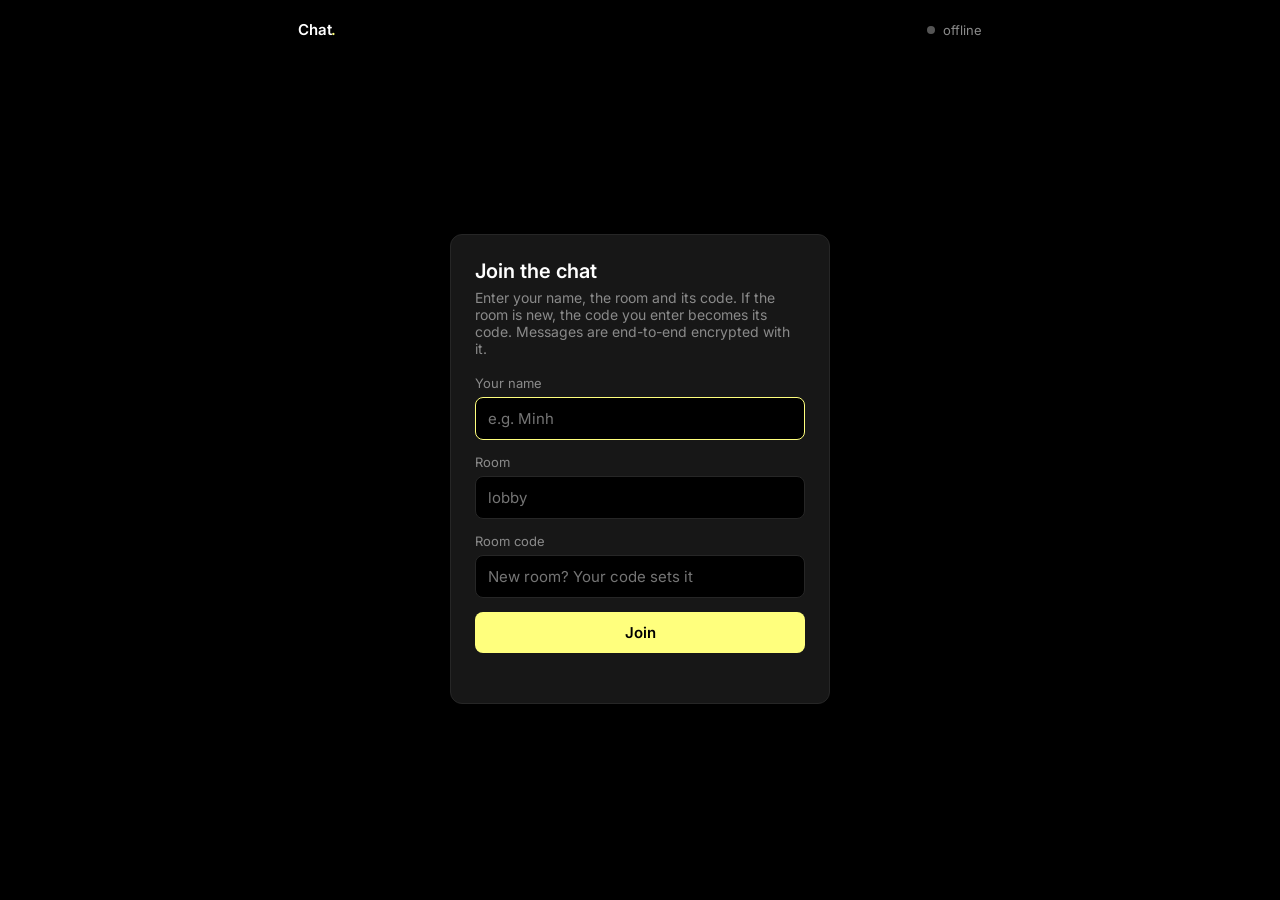
==== index.html @ 4e377886 "Stable per-browser identity; own messages stay right-aligned after rejoin/reload" ====
<!doctype html>
<html lang="en">
<head>
<meta charset="utf-8">
<meta name="viewport" content="width=device-width, initial-scale=1, viewport-fit=cover">
<title>Chat</title>
<link rel="preconnect" href="https://fonts.googleapis.com">
<link rel="preconnect" href="https://fonts.gstatic.com" crossorigin>
<link href="https://fonts.googleapis.com/css2?family=Inter:wght@400;500;600&display=swap" rel="stylesheet">
<style>
  :root{--bg:#000;--panel:#171717;--border:#262626;--text:#fff;--muted:#8A8A8A;--accent:#FFFF7D}
  *{box-sizing:border-box}
  html,body{height:100%;margin:0}
  body{background:var(--bg);color:var(--text);font-family:Inter,system-ui,-apple-system,"Segoe UI",Roboto,sans-serif;font-size:15px;-webkit-font-smoothing:antialiased}
  .wrap{max-width:720px;margin:0 auto;height:100%;display:flex;flex-direction:column;padding:16px}
  header{display:flex;align-items:center;justify-content:space-between;gap:12px;padding:4px 2px 14px}
  .brand{font-weight:600;letter-spacing:-.01em}
  .brand span{color:var(--accent)}
  .status{color:var(--muted);font-size:13px;display:flex;align-items:center;gap:8px}
  .dot{width:8px;height:8px;border-radius:50%;background:#555}
  .dot.on{background:var(--accent)}
  .panel{background:var(--panel);border:1px solid var(--border);border-radius:12px}
  #join{margin:auto;width:100%;max-width:380px;padding:24px}
  #join h1{font-size:20px;margin:0 0 6px;font-weight:600}
  #join p{color:var(--muted);margin:0 0 18px;font-size:14px}
  label{display:block;font-size:13px;color:var(--muted);margin:0 0 6px}
  input{width:100%;background:#000;color:var(--text);border:1px solid var(--border);border-radius:8px;padding:11px 12px;font:inherit;outline:none}
  input:focus{border-color:var(--accent)}
  button{background:var(--accent);color:#000;border:0;border-radius:8px;padding:11px 16px;font:inherit;font-weight:600;cursor:pointer}
  button:disabled{opacity:.5;cursor:default}
  .field{margin-bottom:14px}
  #join button{width:100%}
  .err{color:#ff8a8a;font-size:13px;min-height:18px;margin-top:8px}
  #chat{display:none;flex:1;min-height:0;flex-direction:column}
  #messages{flex:1;overflow-y:auto;padding:16px;display:flex;flex-direction:column;gap:10px}
  .msg{max-width:80%;align-self:flex-start}
  .msg.me{align-self:flex-end;text-align:right}
  .meta{font-size:12px;color:var(--muted);margin-bottom:4px}
  .meta b{color:var(--text);font-weight:500}
  .msg.me .meta b{color:var(--accent)}
  .bubble{display:inline-block;text-align:left;background:#000;border:1px solid var(--border);border-radius:10px;padding:8px 12px;white-space:pre-wrap;word-wrap:break-word;overflow-wrap:anywhere}
  .sys{align-self:center;color:var(--muted);font-size:12px}
  form#send{display:flex;gap:8px;padding:12px;border-top:1px solid var(--border)}
  .room{color:var(--muted);font-size:12px;padding:10px 16px;border-bottom:1px solid var(--border);display:flex;justify-content:space-between;gap:8px;flex-wrap:wrap}
  .room code{color:var(--text)}
  .link{background:none;border:1px solid var(--border);color:var(--muted);padding:4px 10px;font-weight:500;font-size:12px}
  .link:hover{color:var(--text)}
  .hint{color:var(--muted);font-size:12px;padding:0 16px 10px;border-bottom:1px solid var(--border)}
  .room{border-bottom:0}
</style>
</head>
<body>
<div class="wrap">
  <header>
    <div class="brand">Chat<span>.</span></div>
    <div class="status"><span class="dot" id="dot"></span><span id="statusText">offline</span></div>
  </header>

  <div id="join" class="panel">
    <h1>Join the chat</h1>
    <p>Enter your name, the room and its code. If the room is new, the code you enter becomes its code. Messages are end-to-end encrypted with it.</p>
    <form id="joinForm">
      <div class="field"><label for="name">Your name</label><input id="name" maxlength="32" autocomplete="nickname" placeholder="e.g. Minh" required></div>
      <div class="field"><label for="roomIn">Room</label><input id="roomIn" maxlength="40" placeholder="lobby" required></div>
      <div class="field"><label for="code">Room code</label><input id="code" type="password" maxlength="64" autocomplete="off" placeholder="New room? Your code sets it" required></div>
      <button id="joinBtn" type="submit">Join</button>
      <div class="err" id="err"></div>
    </form>
  </div>

  <div id="chat" class="panel">
    <div class="room"><span>Room <code id="roomName"></code> · you are <code id="meName"></code></span><span><button class="link" id="copy" type="button" title="The link includes the room only — share the code separately">Copy invite link (no code)</button> <button class="link" id="bell" type="button" title="Notifications on/off">🔔 On</button> <button class="link" id="leave" type="button">Leave</button></span></div>
    <div class="hint">🔒 Encrypted with the room code. The invite link includes only the room — share the code separately.</div>
    <div id="messages" aria-live="polite"></div>
    <form id="send"><input id="text" maxlength="1000" autocomplete="off" placeholder="Type a message…"><button type="submit">Send</button></form>
  </div>
</div>

<script>
(() => {
  // Realtime relay: ntfy.sh public pub/sub (free, no account, HTTPS). The relay only ever sees
  // a hashed topic and AES-GCM ciphertext; the key is derived in the browser from room + room code.
  const RELAY = 'https://ntfy.sh';
  const APP = 'offsuit-rtchat-7f3k9q';
  const $ = id => document.getElementById(id);
  const clean = s => (s || '').trim().replace(/\s+/g, ' ');
  const slug = s => clean(s).toLowerCase().replace(/[^a-z0-9_-]+/g, '-').replace(/^-+|-+$/g, '').slice(0, 40) || 'lobby';
  // Stable per-browser identity, shared by all tabs and kept across reloads/rejoins.
  const myId = (() => {
    let id = null; try { id = localStorage.getItem('chat-client-id'); } catch {}
    if (!id || !/^[a-z0-9]{8,32}$/.test(id)) {
      id = [...crypto.getRandomValues(new Uint8Array(12))].map(b => (b % 36).toString(36)).join('');
      try { localStorage.setItem('chat-client-id', id); } catch {}
    }
    return id;
  })();
  const sameName = (a, b) => clean(a).toLowerCase() === clean(b).toLowerCase();
  // Mine = sent from this browser, or (fallback) sent under the name I joined with in this room.
  const isMine = p => p.id === myId || (!!name && sameName(p.name, name));
  const seen = new Set();
  const enc = new TextEncoder(), dec = new TextDecoder();
  const historyIds = new Set();
  let es, name, room, topic, key, joinedAt = 0, unread = 0, audioCtx;
  const BASE_TITLE = document.title;
  let notifyOn = localStorage.getItem('chat-notify') !== 'off';
  const canNotify = 'Notification' in window;

  const hashRoom = new URLSearchParams(location.hash.slice(1)).get('room');
  $('roomIn').value = hashRoom || '';
  $('name').value = localStorage.getItem('chat-name') || '';
  ($('name').value ? ($('roomIn').value ? $('code') : $('roomIn')) : $('name')).focus();

  const b64 = buf => btoa(String.fromCharCode(...new Uint8Array(buf)));
  const unb64 = s => Uint8Array.from(atob(s), c => c.charCodeAt(0));
  const hex = buf => [...new Uint8Array(buf)].map(b => b.toString(16).padStart(2, '0')).join('');

  async function deriveKey(room, code) {
    const base = await crypto.subtle.importKey('raw', enc.encode(code), 'PBKDF2', false, ['deriveKey']);
    return crypto.subtle.deriveKey({ name: 'PBKDF2', salt: enc.encode('offsuit-rtchat/v1/' + room), iterations: 200000, hash: 'SHA-256' },
      base, { name: 'AES-GCM', length: 256 }, false, ['encrypt', 'decrypt']);
  }
  async function seal(obj) {
    const iv = crypto.getRandomValues(new Uint8Array(12));
    const ct = await crypto.subtle.encrypt({ name: 'AES-GCM', iv }, key, enc.encode(JSON.stringify(obj)));
    return JSON.stringify({ v: 1, iv: b64(iv), ct: b64(ct) });
  }
  // returns object, or null if not our format, or false if it is our format but the key is wrong
  async function open(str, k = key) {
    let e; try { e = JSON.parse(str); } catch { return null; }
    if (!e || e.v !== 1 || typeof e.iv !== 'string' || typeof e.ct !== 'string') return null;
    try { return JSON.parse(dec.decode(await crypto.subtle.decrypt({ name: 'AES-GCM', iv: unb64(e.iv) }, k, unb64(e.ct)))); }
    catch { return false; }
  }

  function setStatus(on, text) { $('dot').classList.toggle('on', on); $('statusText').textContent = text; }
  function fmt(ts) {
    const d = new Date(ts), now = new Date();
    const t = d.toLocaleTimeString([], { hour: 'numeric', minute: '2-digit' });
    return d.toDateString() === now.toDateString() ? t : d.toLocaleDateString([], { day: 'numeric', month: 'short' }) + ' ' + t;
  }
  function addSys(t) { const d = document.createElement('div'); d.className = 'sys'; d.textContent = t; push(d); }
  function push(el) { const m = $('messages'); const atBottom = m.scrollHeight - m.scrollTop - m.clientHeight < 80; m.appendChild(el); if (atBottom || el.classList.contains('me')) m.scrollTop = m.scrollHeight; }
  function addMsg(p) {
    const d = document.createElement('div'); d.className = 'msg' + (isMine(p) ? ' me' : '');
    const meta = document.createElement('div'); meta.className = 'meta';
    const b = document.createElement('b'); b.textContent = p.name; meta.append(b, ' · ' + fmt(p.ts));
    const bub = document.createElement('div'); bub.className = 'bubble'; bub.textContent = p.text;
    d.append(meta, bub); push(d);
  }

  // ---- notifications / unread / sound ----
  const isAway = () => document.hidden || !document.hasFocus();
  function renderBell() {
    const b = $('bell');
    b.textContent = notifyOn ? '🔔 On' : '🔕 Off';
    b.title = !notifyOn ? 'Notifications off — click to turn on'
      : !canNotify ? 'Desktop notifications not supported here (sound + tab count only)'
      : Notification.permission === 'denied' ? 'Desktop notifications blocked in browser settings (sound + tab count only)'
      : 'Notifications on — click to turn off';
  }
  async function askPermission() {
    if (!canNotify || Notification.permission !== 'default') return;
    try { await Notification.requestPermission(); } catch {}
  }
  function initAudio() {
    try { audioCtx = audioCtx || new (window.AudioContext || window.webkitAudioContext)(); if (audioCtx.state === 'suspended') audioCtx.resume(); } catch {}
  }
  function ding() {
    if (!audioCtx) return;
    try {
      const t = audioCtx.currentTime, o = audioCtx.createOscillator(), g = audioCtx.createGain();
      o.type = 'sine'; o.frequency.setValueAtTime(880, t); o.frequency.exponentialRampToValueAtTime(660, t + 0.15);
      g.gain.setValueAtTime(0.0001, t); g.gain.exponentialRampToValueAtTime(0.08, t + 0.02); g.gain.exponentialRampToValueAtTime(0.0001, t + 0.3);
      o.connect(g).connect(audioCtx.destination); o.start(t); o.stop(t + 0.32);
    } catch {}
  }
  function updateTitle() { document.title = unread ? '(' + unread + ') ' + BASE_TITLE : BASE_TITLE; }
  function clearUnread() { if (!isAway()) { unread = 0; updateTitle(); } }
  window.addEventListener('focus', clearUnread);
  document.addEventListener('visibilitychange', clearUnread);
  function onIncoming(p) {
    if (!isAway()) return;
    unread++; updateTitle();
    if (!notifyOn) return;
    ding();
    if (canNotify && Notification.permission === 'granted') {
      try {
        const n = new Notification(p.name, { body: p.text.slice(0, 200), tag: 'chat-' + room, renotify: true });
        n.onclick = () => { window.focus(); n.close(); };
      } catch {}
    }
  }
  $('bell').addEventListener('click', async () => {
    notifyOn = !notifyOn;
    localStorage.setItem('chat-notify', notifyOn ? 'on' : 'off');
    if (notifyOn) {
      initAudio(); await askPermission();
      if (!canNotify) addSys('Desktop notifications aren\'t supported in this browser — you\'ll get a sound and the tab count.');
      else if (Notification.permission === 'denied') addSys('Desktop notifications are blocked for this site in your browser settings — you\'ll get a sound and the tab count.');
    }
    renderBell();
  });

  function connect() {
    setStatus(false, 'connecting…');
    es = new EventSource(RELAY + '/' + topic + '/sse?since=12h');
    es.onopen = () => setStatus(true, 'live');
    es.onerror = () => setStatus(false, es.readyState === 2 ? 'offline' : 'reconnecting…');
    es.addEventListener('message', async ev => {
      let n; try { n = JSON.parse(ev.data); } catch { return; }
      if (!n || seen.has(n.id)) return;
      seen.add(n.id);
      const p = await open(n.message);
      if (!p || typeof p !== 'object') return; // not decryptable with this room code -> ignore
      const who = String(p.name || '?').slice(0, 32);
      if (p.t === 'join' || p.t === 'create') {
        if (p.id !== myId) addSys(who + (p.t === 'create' ? ' created the room · ' : ' joined · ') + fmt(p.ts || n.time * 1000));
        return;
      }
      if (typeof p.text !== 'string') return;
      const m = { id: p.id, name: who, text: p.text.slice(0, 1000), ts: Number(p.ts) || n.time * 1000 };
      addMsg(m);
      // only live messages from others (not history loaded on join)
      if (!isMine(m) && !historyIds.has(n.id) && n.time * 1000 >= joinedAt - 60000) onIncoming(m);
    });
  }

  async function publish(obj) {
    const r = await fetch(RELAY + '/', { method: 'POST', body: JSON.stringify({ topic, message: await seal(obj) }) });
    if (!r.ok) throw new Error(r.status === 429 ? 'Rate limited by the free relay — wait a moment.' : 'Send failed (' + r.status + ')');
  }

  // Validate the code against the room's recent (encrypted) history.
  // 'ok' = at least one message decrypts; 'wrong' = room has encrypted messages but none decrypt; 'new' = room empty.
  async function checkCode(k) {
    const r = await fetch(RELAY + '/' + topic + '/json?poll=1&since=12h', { cache: 'no-store' });
    if (!r.ok) throw new Error('Could not reach the chat relay (' + r.status + '). Try again.');
    const lines = (await r.text()).split('\n').filter(Boolean);
    let ours = 0; historyIds.clear();
    lines.forEach(l => { try { historyIds.add(JSON.parse(l).id); } catch {} });
    for (const line of lines.reverse()) {
      let n; try { n = JSON.parse(line); } catch { continue; }
      if (n.event !== 'message') continue;
      const p = await open(n.message, k);
      if (p) return 'ok';
      if (p === false) ours++;
    }
    return ours ? 'wrong' : 'new';
  }

  $('joinForm').addEventListener('submit', async e => {
    e.preventDefault();
    $('err').textContent = '';
    name = clean($('name').value).slice(0, 32);
    const roomRaw = clean($('roomIn').value), code = $('code').value;
    if (!name) { $('err').textContent = 'Please enter your name.'; return; }
    if (!roomRaw) { $('err').textContent = 'Please enter a room.'; return; }
    if (!code) { $('err').textContent = 'Please enter the room code.'; return; }
    room = slug(roomRaw);
    initAudio(); if (notifyOn) askPermission().then(() => { if (key) renderBell(); }); // inside the click gesture
    const btn = $('joinBtn'); btn.disabled = true; btn.textContent = 'Checking code…';
    try {
      topic = APP + '-' + hex(await crypto.subtle.digest('SHA-256', enc.encode('room/' + room))).slice(0, 32);
      const k = await deriveKey(room, code);
      const state = await checkCode(k);
      if (state === 'wrong') { $('err').textContent = 'Wrong room code.'; $('code').value = ''; $('code').focus(); return; }
      key = k; joinedAt = Date.now(); renderBell();
      localStorage.setItem('chat-name', name);
      history.replaceState(null, '', '#room=' + encodeURIComponent(room));
      $('roomName').textContent = room; $('meName').textContent = name;
      $('join').style.display = 'none'; $('chat').style.display = 'flex';
      addSys(state === 'new'
        ? 'New room created — your code is now its code. Messages from the last ~12h are shown; nothing is stored long-term.'
        : 'You joined as ' + name + '. Messages from the last ~12h are shown; nothing is stored long-term.');
      connect(); $('text').focus();
      publish({ t: state === 'new' ? 'create' : 'join', id: myId, name, ts: Date.now() }).catch(err => addSys(err.message));
    } catch (err) {
      $('err').textContent = err.message || 'Something went wrong. Try again.';
    } finally { btn.disabled = false; btn.textContent = 'Join'; }
  });

  $('send').addEventListener('submit', async e => {
    e.preventDefault();
    const text = $('text').value.trim();
    if (!text || !key) return;
    $('text').value = '';
    try { await publish({ id: myId, name, text, ts: Date.now() }); }
    catch (err) { $('text').value = text; addSys(err.message); }
  });

  $('copy').addEventListener('click', async () => {
    const link = location.origin + location.pathname + '#room=' + encodeURIComponent(room);
    try { await navigator.clipboard.writeText(link); $('copy').textContent = 'Copied — send the code separately'; } catch { prompt('Invite link (share the code separately):', link); }
    setTimeout(() => $('copy').textContent = 'Copy invite link (no code)', 2500);
  });
  $('leave').addEventListener('click', () => { if (es) es.close(); location.reload(); });
})();
</script>
</body>
</html>
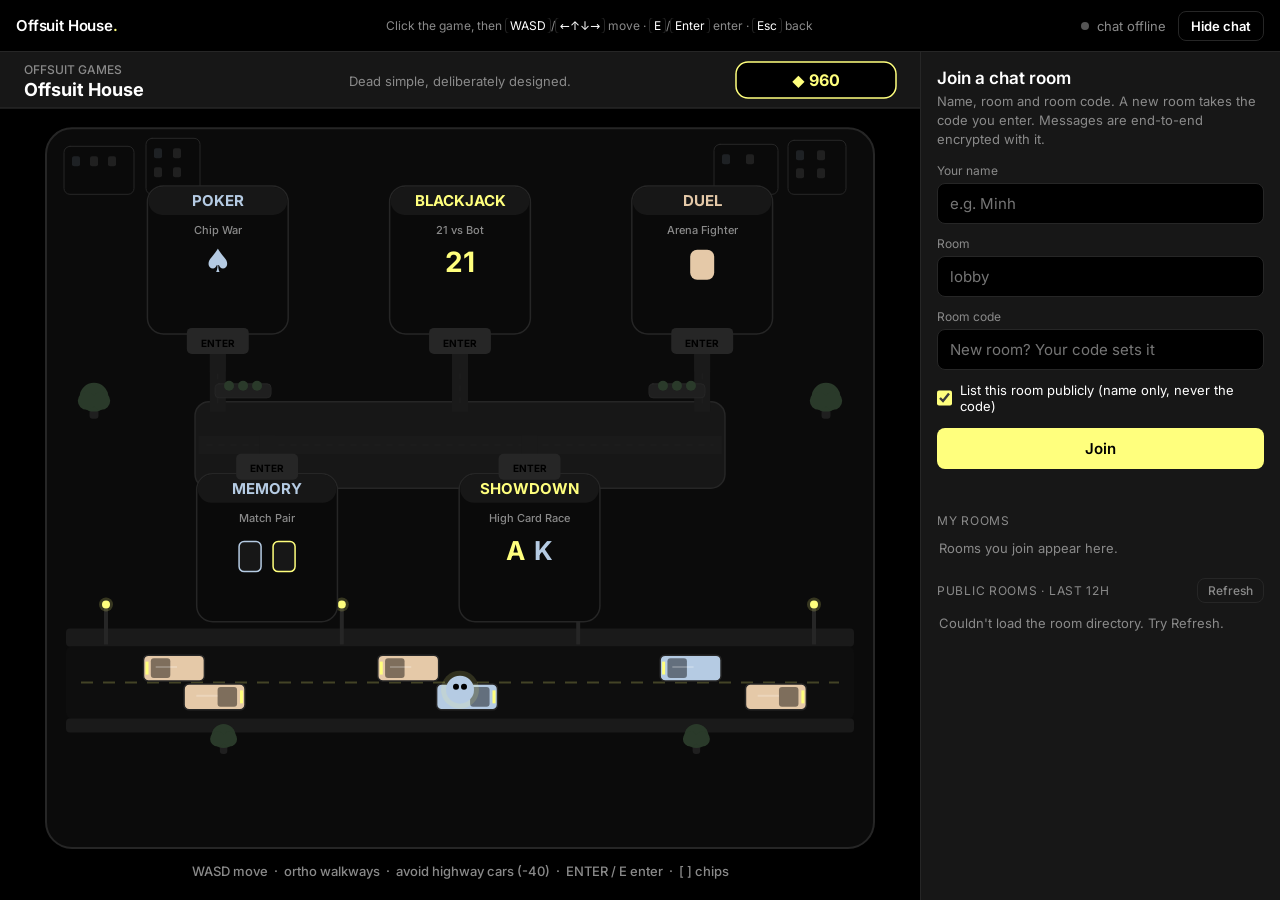
==== commit 33ab3c12: "Home page: Offsuit House game + chat side panel, room list (my rooms + public directory)" ====
--- a/index.html
+++ b/index.html
@@ -3,77 +3,155 @@
 <head>
 <meta charset="utf-8">
 <meta name="viewport" content="width=device-width, initial-scale=1, viewport-fit=cover">
-<title>Chat</title>
-<link rel="preconnect" href="https://fonts.googleapis.com">
-<link rel="preconnect" href="https://fonts.gstatic.com" crossorigin>
-<link href="https://fonts.googleapis.com/css2?family=Inter:wght@400;500;600&display=swap" rel="stylesheet">
+<title>Offsuit House</title>
 <style>
-  :root{--bg:#000;--panel:#171717;--border:#262626;--text:#fff;--muted:#8A8A8A;--accent:#FFFF7D}
+  @font-face{font-family:"Inter";font-style:normal;font-weight:100 900;font-display:swap;src:url("fonts/inter-latin.woff2") format("woff2")}
+  :root{--bg:#000;--panel:#171717;--border:#262626;--text:#fff;--muted:#8A8A8A;--accent:#FFFF7D;--hdr:52px;--chatw:360px}
   *{box-sizing:border-box}
-  html,body{height:100%;margin:0}
+  html,body{height:100%;margin:0;overflow:hidden}
   body{background:var(--bg);color:var(--text);font-family:Inter,system-ui,-apple-system,"Segoe UI",Roboto,sans-serif;font-size:15px;-webkit-font-smoothing:antialiased}
-  .wrap{max-width:720px;margin:0 auto;height:100%;display:flex;flex-direction:column;padding:16px}
-  header{display:flex;align-items:center;justify-content:space-between;gap:12px;padding:4px 2px 14px}
-  .brand{font-weight:600;letter-spacing:-.01em}
+  button{background:var(--accent);color:#000;border:0;border-radius:8px;padding:11px 16px;font:inherit;font-weight:600;cursor:pointer}
+  button:disabled{opacity:.5;cursor:default}
+  .link{background:none;border:1px solid var(--border);color:var(--muted);padding:4px 10px;font-weight:500;font-size:12px;border-radius:8px}
+  .link:hover{color:var(--text)}
+  input{width:100%;background:#000;color:var(--text);border:1px solid var(--border);border-radius:8px;padding:10px 12px;font:inherit;outline:none}
+  input:focus{border-color:var(--accent)}
+
+  /* ---- top bar ---- */
+  .top{height:var(--hdr);display:flex;align-items:center;justify-content:space-between;gap:12px;padding:0 16px;border-bottom:1px solid var(--border);background:var(--bg)}
+  .brand{font-weight:600;letter-spacing:-.01em;white-space:nowrap}
   .brand span{color:var(--accent)}
-  .status{color:var(--muted);font-size:13px;display:flex;align-items:center;gap:8px}
+  .keys{color:var(--muted);font-size:12px;white-space:nowrap;overflow:hidden;text-overflow:ellipsis}
+  .keys kbd{font-family:inherit;border:1px solid var(--border);border-radius:4px;padding:0 4px;color:var(--text)}
+  .topR{display:flex;align-items:center;gap:12px}
+  .status{color:var(--muted);font-size:13px;display:flex;align-items:center;gap:8px;white-space:nowrap}
   .dot{width:8px;height:8px;border-radius:50%;background:#555}
   .dot.on{background:var(--accent)}
-  .panel{background:var(--panel);border:1px solid var(--border);border-radius:12px}
-  #join{margin:auto;width:100%;max-width:380px;padding:24px}
-  #join h1{font-size:20px;margin:0 0 6px;font-weight:600}
-  #join p{color:var(--muted);margin:0 0 18px;font-size:14px}
-  label{display:block;font-size:13px;color:var(--muted);margin:0 0 6px}
-  input{width:100%;background:#000;color:var(--text);border:1px solid var(--border);border-radius:8px;padding:11px 12px;font:inherit;outline:none}
-  input:focus{border-color:var(--accent)}
-  button{background:var(--accent);color:#000;border:0;border-radius:8px;padding:11px 16px;font:inherit;font-weight:600;cursor:pointer}
-  button:disabled{opacity:.5;cursor:default}
-  .field{margin-bottom:14px}
-  #join button{width:100%}
+  #toggleChat{position:relative;padding:6px 12px;font-size:13px}
+  .badge{display:none;position:absolute;top:-7px;right:-7px;min-width:18px;height:18px;padding:0 5px;border-radius:9px;background:var(--accent);color:#000;font-size:11px;line-height:18px;font-weight:700;border:2px solid #000}
+  .badge.on{display:block}
+  #toggleChat.closed{background:none;color:var(--text);border:1px solid var(--border)}
+
+  /* ---- layout ---- */
+  .main{position:relative;display:flex;height:calc(100% - var(--hdr))}
+  .gameWrap{position:relative;flex:1;min-width:0;background:#000}
+  #game{display:block;width:100%;height:100%;border:0;background:#000}
+  .focusHint{position:absolute;left:50%;bottom:14px;transform:translateX(-50%);background:var(--panel);border:1px solid var(--border);color:var(--muted);font-size:12px;padding:6px 12px;border-radius:999px;pointer-events:none;transition:opacity .3s}
+  .focusHint.hide{opacity:0}
+  aside{width:var(--chatw);flex:none;display:flex;flex-direction:column;background:var(--panel);border-left:1px solid var(--border);min-height:0}
+  body.collapsed aside{display:none}
+  @media (max-width:860px){
+    .keys{display:none}
+    aside{position:absolute;top:0;right:0;bottom:0;width:min(100%,420px);z-index:5;transform:translateX(100%);transition:transform .2s ease;box-shadow:-12px 0 30px rgba(0,0,0,.6)}
+    body.collapsed aside{display:flex}
+    body.drawerOpen aside{transform:none}
+  }
+
+  /* ---- chat panel ---- */
+  .view{display:none;flex:1;min-height:0;flex-direction:column}
+  .view.on{display:flex}
+  .pad{padding:16px;overflow-y:auto;flex:1;min-height:0}
+  h2{font-size:17px;margin:0 0 4px;font-weight:600}
+  .sub{color:var(--muted);margin:0 0 14px;font-size:13px;line-height:1.45}
+  label{display:block;font-size:12px;color:var(--muted);margin:0 0 5px}
+  .field{margin-bottom:12px}
+  .check{display:flex;align-items:center;gap:8px;font-size:13px;color:var(--text);margin:2px 0 14px;cursor:pointer}
+  .check input{width:16px;height:16px;accent-color:var(--accent);margin:0}
+  #joinBtn{width:100%}
   .err{color:#ff8a8a;font-size:13px;min-height:18px;margin-top:8px}
-  #chat{display:none;flex:1;min-height:0;flex-direction:column}
-  #messages{flex:1;overflow-y:auto;padding:16px;display:flex;flex-direction:column;gap:10px}
-  .msg{max-width:80%;align-self:flex-start}
+  .sect{margin-top:18px}
+  .sectH{display:flex;justify-content:space-between;align-items:center;font-size:12px;color:var(--muted);text-transform:uppercase;letter-spacing:.06em;margin-bottom:8px}
+  .sectH button{text-transform:none;letter-spacing:0}
+  .rooms{display:flex;flex-direction:column;gap:6px}
+  .roomItem{display:flex;justify-content:space-between;align-items:center;gap:8px;width:100%;text-align:left;background:#000;border:1px solid var(--border);color:var(--text);padding:9px 12px;border-radius:8px;font-weight:500;font-size:14px}
+  .roomItem:hover{border-color:#3a3a3a}
+  .roomItem.cur{border-color:var(--accent)}
+  .roomItem .rn{overflow:hidden;text-overflow:ellipsis;white-space:nowrap}
+  .roomItem .ri{color:var(--muted);font-size:12px;font-weight:400;white-space:nowrap}
+  .roomItem .new{color:var(--accent)}
+  .empty{color:var(--muted);font-size:13px;padding:4px 2px}
+  .roomBar{color:var(--muted);font-size:12px;padding:10px 12px;display:flex;flex-direction:column;gap:8px}
+  .roomBar code{color:var(--text)}
+  .roomBar .btns{display:flex;gap:6px;flex-wrap:wrap}
+  .hint{color:var(--muted);font-size:12px;padding:0 12px 10px;border-bottom:1px solid var(--border)}
+  #messages{flex:1;overflow-y:auto;padding:14px 12px;display:flex;flex-direction:column;gap:10px;min-height:0}
+  .msg{max-width:85%;align-self:flex-start}
   .msg.me{align-self:flex-end;text-align:right}
   .meta{font-size:12px;color:var(--muted);margin-bottom:4px}
   .meta b{color:var(--text);font-weight:500}
   .msg.me .meta b{color:var(--accent)}
-  .bubble{display:inline-block;text-align:left;background:#000;border:1px solid var(--border);border-radius:10px;padding:8px 12px;white-space:pre-wrap;word-wrap:break-word;overflow-wrap:anywhere}
-  .sys{align-self:center;color:var(--muted);font-size:12px}
-  form#send{display:flex;gap:8px;padding:12px;border-top:1px solid var(--border)}
-  .room{color:var(--muted);font-size:12px;padding:10px 16px;border-bottom:1px solid var(--border);display:flex;justify-content:space-between;gap:8px;flex-wrap:wrap}
-  .room code{color:var(--text)}
-  .link{background:none;border:1px solid var(--border);color:var(--muted);padding:4px 10px;font-weight:500;font-size:12px}
-  .link:hover{color:var(--text)}
-  .hint{color:var(--muted);font-size:12px;padding:0 16px 10px;border-bottom:1px solid var(--border)}
-  .room{border-bottom:0}
+  .bubble{display:inline-block;text-align:left;background:#000;border:1px solid var(--border);border-radius:10px;padding:8px 12px;white-space:pre-wrap;overflow-wrap:anywhere}
+  .sys{align-self:center;color:var(--muted);font-size:12px;text-align:center}
+  form#send{display:flex;gap:8px;padding:10px 12px;border-top:1px solid var(--border)}
+  form#send button{padding:10px 14px}
+  #roomsPane{display:none;border-bottom:1px solid var(--border);max-height:55%;overflow-y:auto;padding:12px}
+  #roomsPane.on{display:block}
+  #roomsPane .sect:first-child{margin-top:0}
 </style>
 </head>
 <body>
-<div class="wrap">
-  <header>
-    <div class="brand">Chat<span>.</span></div>
-    <div class="status"><span class="dot" id="dot"></span><span id="statusText">offline</span></div>
-  </header>
-
-  <div id="join" class="panel">
-    <h1>Join the chat</h1>
-    <p>Enter your name, the room and its code. If the room is new, the code you enter becomes its code. Messages are end-to-end encrypted with it.</p>
-    <form id="joinForm">
-      <div class="field"><label for="name">Your name</label><input id="name" maxlength="32" autocomplete="nickname" placeholder="e.g. Minh" required></div>
-      <div class="field"><label for="roomIn">Room</label><input id="roomIn" maxlength="40" placeholder="lobby" required></div>
-      <div class="field"><label for="code">Room code</label><input id="code" type="password" maxlength="64" autocomplete="off" placeholder="New room? Your code sets it" required></div>
-      <button id="joinBtn" type="submit">Join</button>
-      <div class="err" id="err"></div>
-    </form>
+<div class="top">
+  <div class="brand">Offsuit House<span>.</span></div>
+  <div class="keys">Click the game, then <kbd>WASD</kbd>/<kbd>←↑↓→</kbd> move · <kbd>E</kbd>/<kbd>Enter</kbd> enter · <kbd>Esc</kbd> back</div>
+  <div class="topR">
+    <div class="status"><span class="dot" id="dot"></span><span id="statusText">chat offline</span></div>
+    <button id="toggleChat" type="button" aria-controls="panel">Chat <span class="badge" id="badge"></span></button>
   </div>
-
-  <div id="chat" class="panel">
-    <div class="room"><span>Room <code id="roomName"></code> · you are <code id="meName"></code></span><span><button class="link" id="copy" type="button" title="The link includes the room only — share the code separately">Copy invite link (no code)</button> <button class="link" id="bell" type="button" title="Notifications on/off">🔔 On</button> <button class="link" id="leave" type="button">Leave</button></span></div>
-    <div class="hint">🔒 Encrypted with the room code. The invite link includes only the room — share the code separately.</div>
-    <div id="messages" aria-live="polite"></div>
-    <form id="send"><input id="text" maxlength="1000" autocomplete="off" placeholder="Type a message…"><button type="submit">Send</button></form>
+</div>
+
+<div class="main">
+  <div class="gameWrap">
+    <iframe id="game" src="game.html" title="Offsuit House game" allow="autoplay; fullscreen"></iframe>
+    <div class="focusHint" id="focusHint">Click the game to play with the keyboard</div>
   </div>
+
+  <aside id="panel" aria-label="Chat">
+    <!-- join view: form + room lists -->
+    <div class="view on" id="join">
+      <div class="pad">
+        <h2>Join a chat room</h2>
+        <p class="sub">Name, room and room code. A new room takes the code you enter. Messages are end-to-end encrypted with it.</p>
+        <form id="joinForm" autocomplete="off">
+          <div class="field"><label for="name">Your name</label><input id="name" maxlength="32" autocomplete="nickname" placeholder="e.g. Minh" required></div>
+          <div class="field"><label for="roomIn">Room</label><input id="roomIn" maxlength="40" placeholder="lobby" required></div>
+          <div class="field"><label for="code">Room code</label><input id="code" type="password" maxlength="64" autocomplete="off" placeholder="New room? Your code sets it" required></div>
+          <label class="check"><input type="checkbox" id="listPublic" checked> List this room publicly (name only, never the code)</label>
+          <button id="joinBtn" type="submit">Join</button>
+          <div class="err" id="err"></div>
+        </form>
+        <div id="roomsHome"></div>
+      </div>
+    </div>
+
+    <!-- chat view -->
+    <div class="view" id="chat">
+      <div class="roomBar">
+        <span>Room <code id="roomName"></code> · you are <code id="meName"></code></span>
+        <span class="btns">
+          <button class="link" id="roomsBtn" type="button">Rooms</button>
+          <button class="link" id="copy" type="button" title="The link includes the room only — share the code separately">Copy invite link (no code)</button>
+          <button class="link" id="bell" type="button" title="Notifications on/off">🔔 On</button>
+          <button class="link" id="leave" type="button">Leave</button>
+        </span>
+      </div>
+      <div class="hint">🔒 Encrypted with the room code. The invite link includes only the room — share the code separately.</div>
+      <div id="roomsPane"></div>
+      <div id="messages" aria-live="polite"></div>
+      <form id="send"><input id="text" maxlength="1000" autocomplete="off" placeholder="Type a message…"><button type="submit">Send</button></form>
+    </div>
+
+    <!-- room lists (moved between join view and the Rooms pane) -->
+    <div id="roomLists">
+      <div class="sect">
+        <div class="sectH"><span>My rooms</span></div>
+        <div class="rooms" id="myRooms"></div>
+      </div>
+      <div class="sect">
+        <div class="sectH"><span>Public rooms · last 12h</span><button class="link" id="refreshRooms" type="button">Refresh</button></div>
+        <div class="rooms" id="pubRooms"><div class="empty">Loading…</div></div>
+      </div>
+    </div>
+  </aside>
 </div>
 
 <script>
@@ -82,9 +160,14 @@
   // a hashed topic and AES-GCM ciphertext; the key is derived in the browser from room + room code.
   const RELAY = 'https://ntfy.sh';
   const APP = 'offsuit-rtchat-7f3k9q';
+  const DIR_TOPIC = APP + '-directory-v1';          // public room directory (room names only)
+  const HEARTBEAT_MS = 10 * 60 * 1000;
   const $ = id => document.getElementById(id);
   const clean = s => (s || '').trim().replace(/\s+/g, ' ');
   const slug = s => clean(s).toLowerCase().replace(/[^a-z0-9_-]+/g, '-').replace(/^-+|-+$/g, '').slice(0, 40) || 'lobby';
+  const validRoom = r => typeof r === 'string' && /^[a-z0-9_-]{1,40}$/.test(r);
+  const narrow = () => matchMedia('(max-width: 860px)').matches;
+
   // Stable per-browser identity, shared by all tabs and kept across reloads/rejoins.
   const myId = (() => {
     let id = null; try { id = localStorage.getItem('chat-client-id'); } catch {}
@@ -100,19 +183,15 @@
   const seen = new Set();
   const enc = new TextEncoder(), dec = new TextDecoder();
   const historyIds = new Set();
-  let es, name, room, topic, key, joinedAt = 0, unread = 0, audioCtx;
+  let es, name, room, topic, key, joinedAt = 0, unread = 0, panelUnread = 0, audioCtx, heartbeat, isPublic = true;
   const BASE_TITLE = document.title;
   let notifyOn = localStorage.getItem('chat-notify') !== 'off';
   const canNotify = 'Notification' in window;
 
-  const hashRoom = new URLSearchParams(location.hash.slice(1)).get('room');
-  $('roomIn').value = hashRoom || '';
-  $('name').value = localStorage.getItem('chat-name') || '';
-  ($('name').value ? ($('roomIn').value ? $('code') : $('roomIn')) : $('name')).focus();
-
   const b64 = buf => btoa(String.fromCharCode(...new Uint8Array(buf)));
   const unb64 = s => Uint8Array.from(atob(s), c => c.charCodeAt(0));
   const hex = buf => [...new Uint8Array(buf)].map(b => b.toString(16).padStart(2, '0')).join('');
+  const topicFor = async r => APP + '-' + hex(await crypto.subtle.digest('SHA-256', enc.encode('room/' + r))).slice(0, 32);
 
   async function deriveKey(room, code) {
     const base = await crypto.subtle.importKey('raw', enc.encode(code), 'PBKDF2', false, ['deriveKey']);
@@ -137,6 +216,12 @@
     const d = new Date(ts), now = new Date();
     const t = d.toLocaleTimeString([], { hour: 'numeric', minute: '2-digit' });
     return d.toDateString() === now.toDateString() ? t : d.toLocaleDateString([], { day: 'numeric', month: 'short' }) + ' ' + t;
+  }
+  function ago(ts) {
+    const s = Math.max(0, (Date.now() - ts) / 1000);
+    if (s < 60) return 'just now';
+    if (s < 3600) return Math.floor(s / 60) + 'm ago';
+    return Math.floor(s / 3600) + 'h ago';
   }
   function addSys(t) { const d = document.createElement('div'); d.className = 'sys'; d.textContent = t; push(d); }
   function push(el) { const m = $('messages'); const atBottom = m.scrollHeight - m.scrollTop - m.clientHeight < 80; m.appendChild(el); if (atBottom || el.classList.contains('me')) m.scrollTop = m.scrollHeight; }
@@ -147,6 +232,40 @@
     const bub = document.createElement('div'); bub.className = 'bubble'; bub.textContent = p.text;
     d.append(meta, bub); push(d);
   }
+
+  // ---- layout: panel collapse (desktop) / drawer (narrow) ----
+  const panelVisible = () => narrow() ? document.body.classList.contains('drawerOpen') : !document.body.classList.contains('collapsed');
+  function renderToggle() {
+    const vis = panelVisible();
+    $('toggleChat').firstChild.textContent = vis ? (narrow() ? 'Close chat ' : 'Hide chat ') : 'Chat ';
+    $('toggleChat').classList.toggle('closed', vis);
+    if (vis) panelUnread = 0;
+    $('badge').textContent = panelUnread > 99 ? '99+' : panelUnread;
+    $('badge').classList.toggle('on', panelUnread > 0);
+  }
+  function setPanel(show) {
+    if (narrow()) document.body.classList.toggle('drawerOpen', show);
+    else { document.body.classList.toggle('collapsed', !show); localStorage.setItem('chat-panel', show ? 'open' : 'closed'); }
+    renderToggle();
+    if (!show) focusGame();
+  }
+  $('toggleChat').addEventListener('click', () => setPanel(!panelVisible()));
+  if (localStorage.getItem('chat-panel') === 'closed') document.body.classList.add('collapsed');
+  matchMedia('(max-width: 860px)').addEventListener('change', renderToggle);
+
+  // ---- game focus ----
+  const gameEl = $('game');
+  function focusGame() { try { gameEl.focus(); gameEl.contentWindow.focus(); } catch {} }
+  function updateFocusHint() { $('focusHint').classList.toggle('hide', document.activeElement === gameEl); }
+  window.addEventListener('blur', () => setTimeout(updateFocusHint, 0));
+  window.addEventListener('focus', updateFocusHint);
+  document.addEventListener('focusin', updateFocusHint);
+  gameEl.addEventListener('load', () => {
+    // clicking anywhere on the game focuses it; also focus it at start unless an invite link brought you here
+    try { gameEl.contentWindow.addEventListener('pointerdown', () => gameEl.contentWindow.focus()); } catch {}
+    if (!hashRoom) focusGame();
+    updateFocusHint();
+  });
 
   // ---- notifications / unread / sound ----
   const isAway = () => document.hidden || !document.hasFocus();
@@ -177,8 +296,10 @@
   function updateTitle() { document.title = unread ? '(' + unread + ') ' + BASE_TITLE : BASE_TITLE; }
   function clearUnread() { if (!isAway()) { unread = 0; updateTitle(); } }
   window.addEventListener('focus', clearUnread);
+  setInterval(() => { if (unread) clearUnread(); }, 1000); // focus may land inside the game iframe
   document.addEventListener('visibilitychange', clearUnread);
   function onIncoming(p) {
+    if (!panelVisible()) { panelUnread++; renderToggle(); }
     if (!isAway()) return;
     unread++; updateTitle();
     if (!notifyOn) return;
@@ -186,7 +307,7 @@
     if (canNotify && Notification.permission === 'granted') {
       try {
         const n = new Notification(p.name, { body: p.text.slice(0, 200), tag: 'chat-' + room, renotify: true });
-        n.onclick = () => { window.focus(); n.close(); };
+        n.onclick = () => { window.focus(); setPanel(true); n.close(); };
       } catch {}
     }
   }
@@ -201,17 +322,118 @@
     renderBell();
   });
 
+  // ---- my rooms (this browser) ----
+  function myRooms() { try { const o = JSON.parse(localStorage.getItem('chat-rooms') || '{}'); return o && typeof o === 'object' ? o : {}; } catch { return {}; } }
+  function saveMyRoom(r, patch) {
+    const all = myRooms(); all[r] = Object.assign({ joined: Date.now(), seen: Date.now(), public: true }, all[r], patch);
+    const keep = Object.entries(all).sort((a, b) => (b[1].joined || 0) - (a[1].joined || 0)).slice(0, 20);
+    localStorage.setItem('chat-rooms', JSON.stringify(Object.fromEntries(keep)));
+  }
+  function forgetRoom(r) { const all = myRooms(); delete all[r]; localStorage.setItem('chat-rooms', JSON.stringify(all)); }
+
+  // ---- public directory ----
+  async function announce(t) {
+    if (!room) return;
+    try { await fetch(RELAY + '/', { method: 'POST', body: JSON.stringify({ topic: DIR_TOPIC, message: JSON.stringify({ v: 1, t, room, id: myId, ts: Date.now() }) }) }); } catch {}
+  }
+  async function loadDirectory() {
+    const r = await fetch(RELAY + '/' + DIR_TOPIC + '/json?poll=1&since=12h', { cache: 'no-store' });
+    if (!r.ok) throw new Error('relay ' + r.status);
+    const rooms = new Map();
+    for (const line of (await r.text()).split('\n')) {
+      let n, p; try { n = JSON.parse(line); p = JSON.parse(n.message); } catch { continue; }
+      if (n.event !== 'message' || !p || p.v !== 1 || !validRoom(p.room)) continue;
+      const e = rooms.get(p.room) || { room: p.room, last: 0, ids: new Set(), listed: true, lastEvt: 0 };
+      const t = n.time * 1000;
+      if (t >= e.lastEvt) { e.lastEvt = t; e.listed = p.t !== 'unlist'; }
+      if (p.t !== 'unlist') { e.last = Math.max(e.last, t); if (typeof p.id === 'string') e.ids.add(p.id.slice(0, 32)); }
+      rooms.set(p.room, e);
+    }
+    return [...rooms.values()].filter(e => e.listed && e.last).sort((a, b) => b.last - a.last).slice(0, 50);
+  }
+  // recent activity of a room I know (counts encrypted messages; content stays unreadable without the code)
+  async function roomActivity(r, since) {
+    const res = await fetch(RELAY + '/' + await topicFor(r) + '/json?poll=1&since=12h', { cache: 'no-store' });
+    if (!res.ok) return null;
+    let last = 0, fresh = 0;
+    for (const line of (await res.text()).split('\n')) {
+      let n; try { n = JSON.parse(line); } catch { continue; }
+      if (n.event !== 'message') continue;
+      const t = n.time * 1000; last = Math.max(last, t); if (t > since + 1000) fresh++;
+    }
+    return { last, fresh };
+  }
+  function roomButton(r, info, extra) {
+    const b = document.createElement('button'); b.type = 'button'; b.className = 'roomItem' + (r === room && key ? ' cur' : '');
+    b.dataset.room = r;
+    const n = document.createElement('span'); n.className = 'rn'; n.textContent = (extra && extra.lock ? '🔒 ' : '# ') + r;
+    const i = document.createElement('span'); i.className = 'ri'; if (info && info.cls) i.classList.add(info.cls); i.textContent = info ? info.text : '';
+    b.append(n, i);
+    b.addEventListener('click', () => pickRoom(r));
+    return b;
+  }
+  let renderSeq = 0;
+  async function renderRooms() {
+    const seq = ++renderSeq;
+    // My rooms
+    const mine = Object.entries(myRooms()).sort((a, b) => (b[1].joined || 0) - (a[1].joined || 0)).slice(0, 12);
+    const my = $('myRooms'); my.textContent = '';
+    if (!mine.length) my.innerHTML = '<div class="empty">Rooms you join appear here.</div>';
+    const btns = mine.map(([r, m]) => { const b = roomButton(r, { text: m.public === false ? 'private' : '' }, { lock: m.public === false }); my.appendChild(b); return [r, m, b]; });
+    // Public rooms
+    loadDirectory().then(list => {
+      if (seq !== renderSeq) return;
+      const pub = $('pubRooms'); pub.textContent = '';
+      if (!list.length) { pub.innerHTML = '<div class="empty">No public rooms in the last 12 hours. Create one above.</div>'; return; }
+      list.forEach(e => pub.appendChild(roomButton(e.room, { text: ago(e.last) + ' · ' + e.ids.size + (e.ids.size === 1 ? ' person' : ' people') })));
+    }).catch(() => { if (seq === renderSeq) $('pubRooms').innerHTML = '<div class="empty">Couldn\'t load the room directory. Try Refresh.</div>'; });
+    // activity hints for my rooms
+    for (const [r, m, b] of btns) {
+      if (r === room && key) { b.querySelector('.ri').textContent = 'here now'; continue; }
+      roomActivity(r, m.seen || 0).then(a => {
+        if (!a || seq !== renderSeq) return;
+        const ri = b.querySelector('.ri');
+        if (a.fresh) { ri.textContent = a.fresh + ' new'; ri.classList.add('new'); }
+        else if (a.last) ri.textContent = 'active ' + ago(a.last);
+        else ri.textContent = m.public === false ? 'private · quiet' : 'quiet';
+      }).catch(() => {});
+    }
+  }
+  $('refreshRooms').addEventListener('click', renderRooms);
+  setInterval(() => { if ($('roomLists').offsetParent) renderRooms(); }, 60000);
+
+  function placeRoomLists(where) { $(where).appendChild($('roomLists')); }
+  function pickRoom(r) {
+    if (key && r === room) { $('roomsPane').classList.remove('on'); placeRoomLists('roomsHome'); return; }
+    leaveRoom();
+    $('roomIn').value = r;
+    const m = myRooms()[r]; $('listPublic').checked = m ? m.public !== false : true;
+    $('err').textContent = '';
+    setPanel(true);
+    ($('name').value ? $('code') : $('name')).focus();
+  }
+  $('roomsBtn').addEventListener('click', () => {
+    const on = !$('roomsPane').classList.contains('on');
+    if (on) { placeRoomLists('roomsPane'); renderRooms(); }
+    $('roomsPane').classList.toggle('on', on);
+  });
+
+  // ---- chat connection ----
   function connect() {
     setStatus(false, 'connecting…');
     es = new EventSource(RELAY + '/' + topic + '/sse?since=12h');
-    es.onopen = () => setStatus(true, 'live');
-    es.onerror = () => setStatus(false, es.readyState === 2 ? 'offline' : 'reconnecting…');
+    es.onopen = () => setStatus(true, 'live · #' + room);
+    es.onerror = () => { if (es) setStatus(false, es.readyState === 2 ? 'offline' : 'reconnecting…'); };
+    const myEs = es;
     es.addEventListener('message', async ev => {
       let n; try { n = JSON.parse(ev.data); } catch { return; }
       if (!n || seen.has(n.id)) return;
       seen.add(n.id);
       const p = await open(n.message);
+      if (myEs !== es) return; // left the room meanwhile
       if (!p || typeof p !== 'object') return; // not decryptable with this room code -> ignore
+      saveMyRoom(room, { seen: Date.now() });
+      if (p.pub === false && isPublic) { isPublic = false; clearInterval(heartbeat); saveMyRoom(room, { public: false }); }
       const who = String(p.name || '?').slice(0, 32);
       if (p.t === 'join' || p.t === 'create') {
         if (p.id !== myId) addSys(who + (p.t === 'create' ? ' created the room · ' : ' joined · ') + fmt(p.ts || n.time * 1000));
@@ -226,13 +448,19 @@
   }
 
   async function publish(obj) {
-    const r = await fetch(RELAY + '/', { method: 'POST', body: JSON.stringify({ topic, message: await seal(obj) }) });
+    const r = await fetch(RELAY + '/', { method: 'POST', body: JSON.stringify({ topic, message: await seal(Object.assign({ pub: isPublic }, obj)) }) });
     if (!r.ok) throw new Error(r.status === 429 ? 'Rate limited by the free relay — wait a moment.' : 'Send failed (' + r.status + ')');
   }
 
   // Validate the code against the room's recent (encrypted) history.
   // 'ok' = at least one message decrypts; 'wrong' = room has encrypted messages but none decrypt; 'new' = room empty.
   async function checkCode(k) {
+    let res = await checkCodeOnce(k);
+    // the relay can take a moment to make brand-new messages visible; double-check before declaring a room new
+    if (res.state === 'new') { await new Promise(r => setTimeout(r, 1500)); res = await checkCodeOnce(k); }
+    return res;
+  }
+  async function checkCodeOnce(k) {
     const r = await fetch(RELAY + '/' + topic + '/json?poll=1&since=12h', { cache: 'no-store' });
     if (!r.ok) throw new Error('Could not reach the chat relay (' + r.status + '). Try again.');
     const lines = (await r.text()).split('\n').filter(Boolean);
@@ -242,38 +470,59 @@
       let n; try { n = JSON.parse(line); } catch { continue; }
       if (n.event !== 'message') continue;
       const p = await open(n.message, k);
-      if (p) return 'ok';
+      if (p) return { state: 'ok', pub: typeof p.pub === 'boolean' ? p.pub : undefined };
       if (p === false) ours++;
     }
-    return ours ? 'wrong' : 'new';
+    return { state: ours ? 'wrong' : 'new' };
+  }
+
+  function leaveRoom() {
+    if (es) { es.close(); es = null; }
+    clearInterval(heartbeat);
+    if (room && key) saveMyRoom(room, { seen: Date.now() });
+    key = null; topic = null; seen.clear(); historyIds.clear();
+    unread = 0; panelUnread = 0; updateTitle(); renderToggle();
+    $('messages').textContent = '';
+    $('roomsPane').classList.remove('on');
+    placeRoomLists('roomsHome');
+    $('chat').classList.remove('on'); $('join').classList.add('on');
+    $('code').value = '';
+    setStatus(false, 'chat offline');
+    renderRooms();
   }
 
   $('joinForm').addEventListener('submit', async e => {
     e.preventDefault();
     $('err').textContent = '';
-    name = clean($('name').value).slice(0, 32);
+    const newName = clean($('name').value).slice(0, 32);
     const roomRaw = clean($('roomIn').value), code = $('code').value;
-    if (!name) { $('err').textContent = 'Please enter your name.'; return; }
+    if (!newName) { $('err').textContent = 'Please enter your name.'; return; }
     if (!roomRaw) { $('err').textContent = 'Please enter a room.'; return; }
     if (!code) { $('err').textContent = 'Please enter the room code.'; return; }
-    room = slug(roomRaw);
+    const r = slug(roomRaw);
     initAudio(); if (notifyOn) askPermission().then(() => { if (key) renderBell(); }); // inside the click gesture
     const btn = $('joinBtn'); btn.disabled = true; btn.textContent = 'Checking code…';
     try {
-      topic = APP + '-' + hex(await crypto.subtle.digest('SHA-256', enc.encode('room/' + room))).slice(0, 32);
-      const k = await deriveKey(room, code);
-      const state = await checkCode(k);
-      if (state === 'wrong') { $('err').textContent = 'Wrong room code.'; $('code').value = ''; $('code').focus(); return; }
-      key = k; joinedAt = Date.now(); renderBell();
+      const t = await topicFor(r);
+      const k = await deriveKey(r, code);
+      topic = t;
+      const { state, pub } = await checkCode(k);
+      if (state === 'wrong') { topic = null; $('err').textContent = 'Wrong room code.'; $('code').value = ''; $('code').focus(); return; }
+      name = newName; room = r; key = k; joinedAt = Date.now(); isPublic = $('listPublic').checked && pub !== false; renderBell();
       localStorage.setItem('chat-name', name);
+      saveMyRoom(room, { joined: Date.now(), seen: Date.now(), public: isPublic });
       history.replaceState(null, '', '#room=' + encodeURIComponent(room));
       $('roomName').textContent = room; $('meName').textContent = name;
-      $('join').style.display = 'none'; $('chat').style.display = 'flex';
+      $('join').classList.remove('on'); $('chat').classList.add('on');
       addSys(state === 'new'
         ? 'New room created — your code is now its code. Messages from the last ~12h are shown; nothing is stored long-term.'
         : 'You joined as ' + name + '. Messages from the last ~12h are shown; nothing is stored long-term.');
-      connect(); $('text').focus();
+      if (pub === false) addSys('This room is private — it isn\'t shown in the public room list.');
+      else if (!isPublic) addSys('This room is now private — it won\'t be shown in the public room list.');
+      connect(); $('text').focus(); renderRooms();
       publish({ t: state === 'new' ? 'create' : 'join', id: myId, name, ts: Date.now() }).catch(err => addSys(err.message));
+      if (isPublic) { announce('room'); heartbeat = setInterval(() => announce('room'), HEARTBEAT_MS); }
+      else announce('unlist');
     } catch (err) {
       $('err').textContent = err.message || 'Something went wrong. Try again.';
     } finally { btn.disabled = false; btn.textContent = 'Join'; }
@@ -293,7 +542,20 @@
     try { await navigator.clipboard.writeText(link); $('copy').textContent = 'Copied — send the code separately'; } catch { prompt('Invite link (share the code separately):', link); }
     setTimeout(() => $('copy').textContent = 'Copy invite link (no code)', 2500);
   });
-  $('leave').addEventListener('click', () => { if (es) es.close(); location.reload(); });
+  $('leave').addEventListener('click', () => { leaveRoom(); $('code').focus(); });
+  window.addEventListener('pagehide', () => { if (room && key) saveMyRoom(room, { seen: Date.now() }); });
+
+  // ---- start ----
+  const hashRoom = new URLSearchParams(location.hash.slice(1)).get('room');
+  $('roomIn').value = hashRoom ? slug(hashRoom) : '';
+  $('name').value = localStorage.getItem('chat-name') || '';
+  if (hashRoom) {
+    const m = myRooms()[slug(hashRoom)]; if (m) $('listPublic').checked = m.public !== false;
+    if (narrow()) document.body.classList.add('drawerOpen'); else document.body.classList.remove('collapsed');
+    ($('name').value ? $('code') : $('name')).focus();
+  }
+  placeRoomLists('roomsHome');
+  renderToggle(); renderRooms();
 })();
 </script>
 </body>
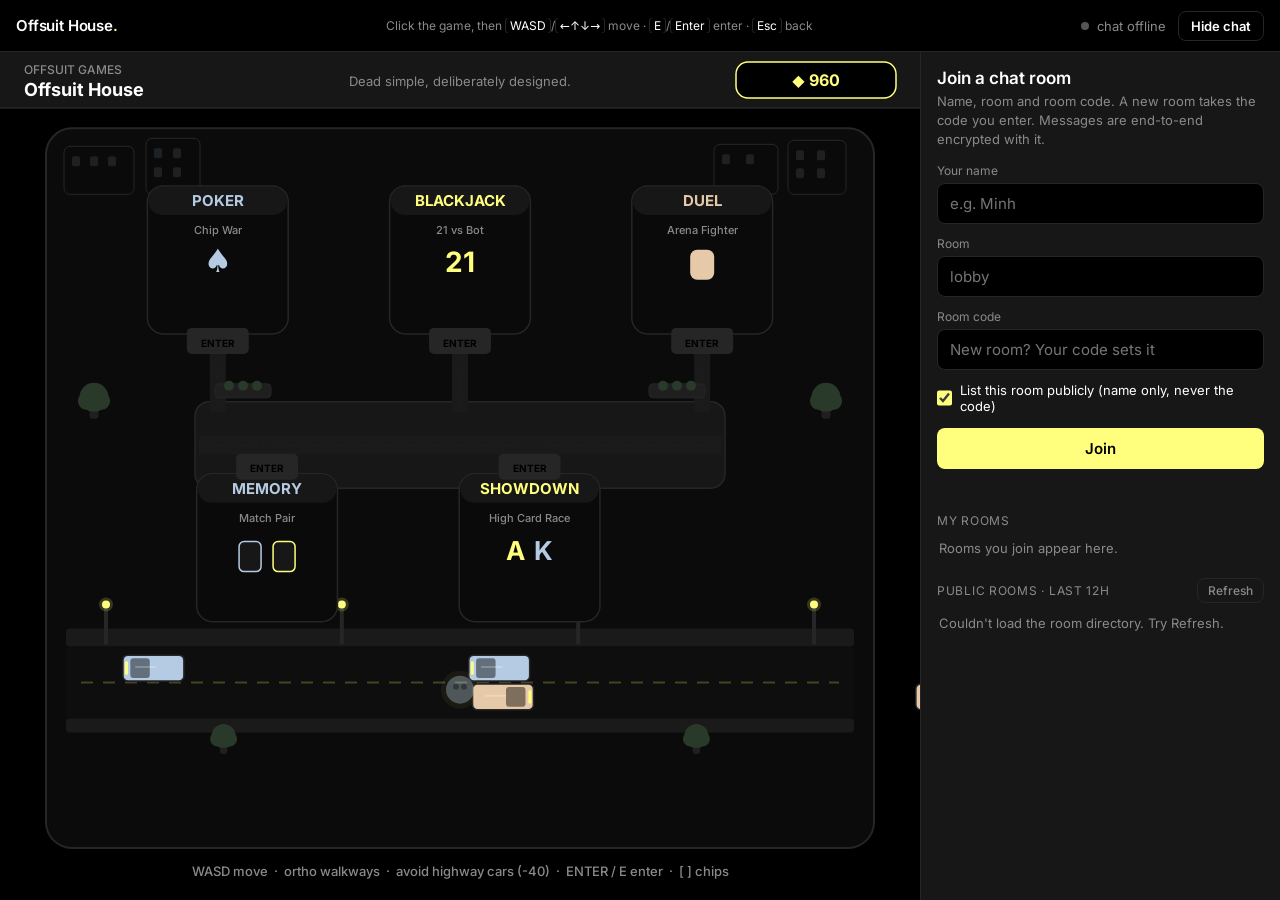
==== commit 53af4067: "Room validation: retry before declaring a room new; reject if a conflicting code appears right after" ====
--- a/index.html
+++ b/index.html
@@ -183,6 +183,7 @@
   const seen = new Set();
   const enc = new TextEncoder(), dec = new TextDecoder();
   const historyIds = new Set();
+  let createdAt = 0;
   let es, name, room, topic, key, joinedAt = 0, unread = 0, panelUnread = 0, audioCtx, heartbeat, isPublic = true;
   const BASE_TITLE = document.title;
   let notifyOn = localStorage.getItem('chat-notify') !== 'off';
@@ -431,6 +432,11 @@
       seen.add(n.id);
       const p = await open(n.message);
       if (myEs !== es) return; // left the room meanwhile
+      // Safety net: we just "created" this room, but a message under a different code shows up from
+      // before/around our creation (relay was slow to show it) -> the room already existed: reject.
+      if (p === false && createdAt && n.time * 1000 < createdAt + 5000 && Date.now() - createdAt < 20000) {
+        leaveRoom(); $('err').textContent = 'Wrong room code.'; $('code').focus(); return;
+      }
       if (!p || typeof p !== 'object') return; // not decryptable with this room code -> ignore
       saveMyRoom(room, { seen: Date.now() });
       if (p.pub === false && isPublic) { isPublic = false; clearInterval(heartbeat); saveMyRoom(room, { public: false }); }
@@ -457,7 +463,10 @@
   async function checkCode(k) {
     let res = await checkCodeOnce(k);
     // the relay can take a moment to make brand-new messages visible; double-check before declaring a room new
-    if (res.state === 'new') { await new Promise(r => setTimeout(r, 1500)); res = await checkCodeOnce(k); }
+    for (const wait of [1500, 2500]) {
+      if (res.state !== 'new') break;
+      await new Promise(r => setTimeout(r, wait)); res = await checkCodeOnce(k);
+    }
     return res;
   }
   async function checkCodeOnce(k) {
@@ -480,7 +489,7 @@
     if (es) { es.close(); es = null; }
     clearInterval(heartbeat);
     if (room && key) saveMyRoom(room, { seen: Date.now() });
-    key = null; topic = null; seen.clear(); historyIds.clear();
+    key = null; topic = null; createdAt = 0; seen.clear(); historyIds.clear();
     unread = 0; panelUnread = 0; updateTitle(); renderToggle();
     $('messages').textContent = '';
     $('roomsPane').classList.remove('on');
@@ -508,7 +517,7 @@
       topic = t;
       const { state, pub } = await checkCode(k);
       if (state === 'wrong') { topic = null; $('err').textContent = 'Wrong room code.'; $('code').value = ''; $('code').focus(); return; }
-      name = newName; room = r; key = k; joinedAt = Date.now(); isPublic = $('listPublic').checked && pub !== false; renderBell();
+      name = newName; room = r; key = k; joinedAt = Date.now(); createdAt = state === 'new' ? joinedAt : 0; isPublic = $('listPublic').checked && pub !== false; renderBell();
       localStorage.setItem('chat-name', name);
       saveMyRoom(room, { joined: Date.now(), seen: Date.now(), public: isPublic });
       history.replaceState(null, '', '#room=' + encodeURIComponent(room));
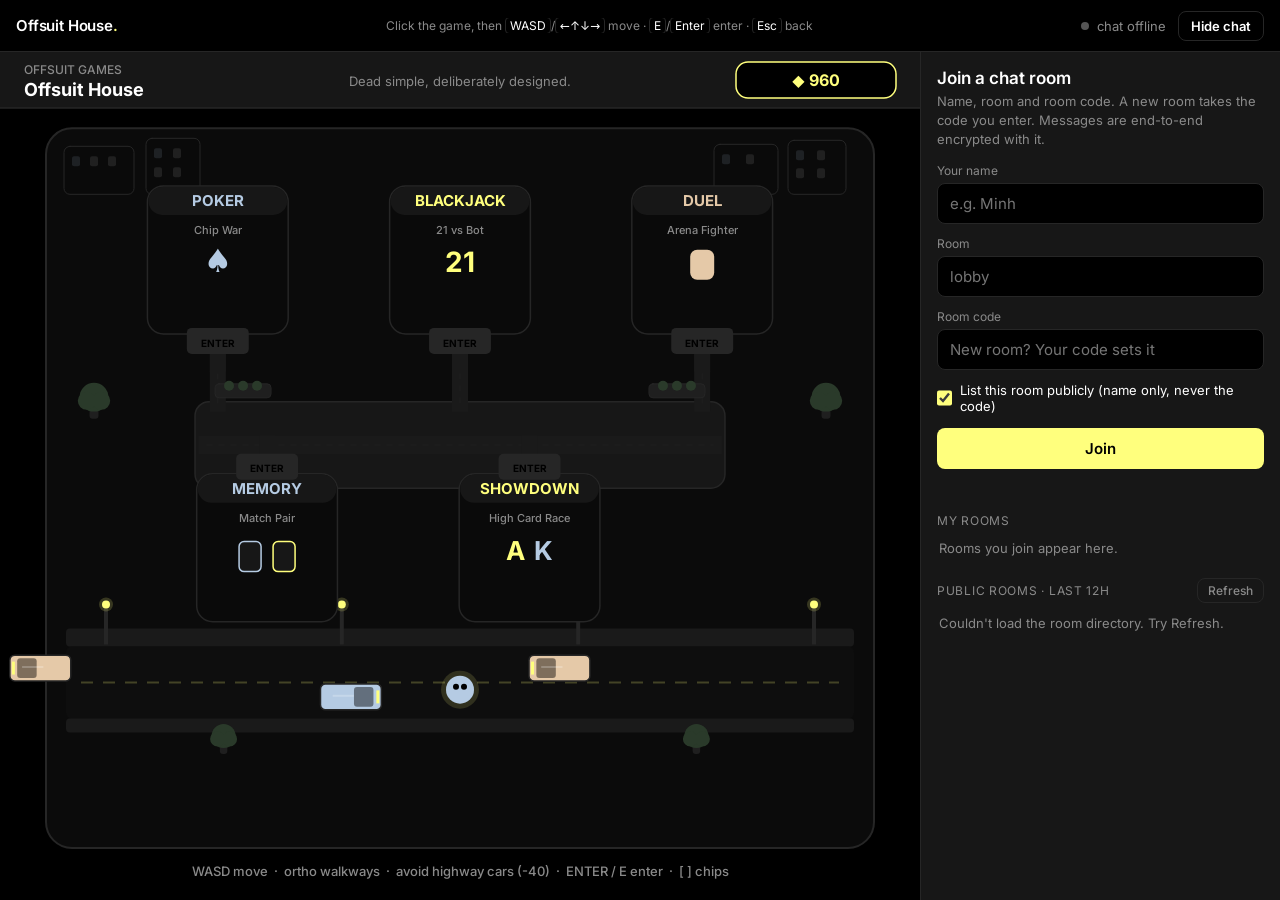
==== commit 37e50687: "Chat-only on narrow screens (game not loaded); catch-up poll so messages sent around a join aren't m" ====
--- a/index.html
+++ b/index.html
@@ -40,11 +40,10 @@
   .focusHint.hide{opacity:0}
   aside{width:var(--chatw);flex:none;display:flex;flex-direction:column;background:var(--panel);border-left:1px solid var(--border);min-height:0}
   body.collapsed aside{display:none}
+  /* narrow screens: chat only (the game is hidden and never loaded) */
   @media (max-width:860px){
-    .keys{display:none}
-    aside{position:absolute;top:0;right:0;bottom:0;width:min(100%,420px);z-index:5;transform:translateX(100%);transition:transform .2s ease;box-shadow:-12px 0 30px rgba(0,0,0,.6)}
-    body.collapsed aside{display:flex}
-    body.drawerOpen aside{transform:none}
+    .keys,#toggleChat,.gameWrap{display:none}
+    aside,body.collapsed aside{display:flex;width:100%;border-left:0}
   }
 
   /* ---- chat panel ---- */
@@ -101,7 +100,7 @@
 
 <div class="main">
   <div class="gameWrap">
-    <iframe id="game" src="game.html" title="Offsuit House game" allow="autoplay; fullscreen"></iframe>
+    <iframe id="game" data-src="game.html" title="Offsuit House game" allow="autoplay; fullscreen"></iframe>
     <div class="focusHint" id="focusHint">Click the game to play with the keyboard</div>
   </div>
 
@@ -224,35 +223,44 @@
     if (s < 3600) return Math.floor(s / 60) + 'm ago';
     return Math.floor(s / 3600) + 'h ago';
   }
-  function addSys(t) { const d = document.createElement('div'); d.className = 'sys'; d.textContent = t; push(d); }
-  function push(el) { const m = $('messages'); const atBottom = m.scrollHeight - m.scrollTop - m.clientHeight < 80; m.appendChild(el); if (atBottom || el.classList.contains('me')) m.scrollTop = m.scrollHeight; }
-  function addMsg(p) {
+  function addSys(t, at) { const d = document.createElement('div'); d.className = 'sys'; d.textContent = t; push(d, at); }
+  // at = relay time (s); timed items are kept in relay order even if one arrives late (catch-up)
+  function push(el, at) {
+    const m = $('messages'); const atBottom = m.scrollHeight - m.scrollTop - m.clientHeight < 80;
+    let before = null;
+    if (at) { el.dataset.t = at; before = [...m.querySelectorAll('[data-t]')].find(x => Number(x.dataset.t) > at) || null; }
+    m.insertBefore(el, before);
+    if (atBottom || el.classList.contains('me')) m.scrollTop = m.scrollHeight;
+  }
+  function addMsg(p, at) {
     const d = document.createElement('div'); d.className = 'msg' + (isMine(p) ? ' me' : '');
     const meta = document.createElement('div'); meta.className = 'meta';
     const b = document.createElement('b'); b.textContent = p.name; meta.append(b, ' · ' + fmt(p.ts));
     const bub = document.createElement('div'); bub.className = 'bubble'; bub.textContent = p.text;
-    d.append(meta, bub); push(d);
-  }
-
-  // ---- layout: panel collapse (desktop) / drawer (narrow) ----
-  const panelVisible = () => narrow() ? document.body.classList.contains('drawerOpen') : !document.body.classList.contains('collapsed');
+    d.append(meta, bub); push(d, at);
+  }
+
+  // ---- layout: panel collapse (desktop); narrow screens are chat-only ----
+  const panelVisible = () => narrow() || !document.body.classList.contains('collapsed');
   function renderToggle() {
     const vis = panelVisible();
-    $('toggleChat').firstChild.textContent = vis ? (narrow() ? 'Close chat ' : 'Hide chat ') : 'Chat ';
+    $('toggleChat').firstChild.textContent = vis ? 'Hide chat ' : 'Chat ';
     $('toggleChat').classList.toggle('closed', vis);
     if (vis) panelUnread = 0;
     $('badge').textContent = panelUnread > 99 ? '99+' : panelUnread;
     $('badge').classList.toggle('on', panelUnread > 0);
   }
   function setPanel(show) {
-    if (narrow()) document.body.classList.toggle('drawerOpen', show);
-    else { document.body.classList.toggle('collapsed', !show); localStorage.setItem('chat-panel', show ? 'open' : 'closed'); }
+    if (narrow()) return; // chat-only layout on narrow screens
+    document.body.classList.toggle('collapsed', !show); localStorage.setItem('chat-panel', show ? 'open' : 'closed');
     renderToggle();
     if (!show) focusGame();
   }
   $('toggleChat').addEventListener('click', () => setPanel(!panelVisible()));
   if (localStorage.getItem('chat-panel') === 'closed') document.body.classList.add('collapsed');
-  matchMedia('(max-width: 860px)').addEventListener('change', renderToggle);
+  // load the game only on wide screens (and later if the window gets wider)
+  function maybeLoadGame() { const g = $('game'); if (!narrow() && !g.getAttribute('src')) g.setAttribute('src', g.dataset.src); }
+  matchMedia('(max-width: 860px)').addEventListener('change', () => { renderToggle(); maybeLoadGame(); });
 
   // ---- game focus ----
   const gameEl = $('game');
@@ -423,12 +431,31 @@
   function connect() {
     setStatus(false, 'connecting…');
     es = new EventSource(RELAY + '/' + topic + '/sse?since=12h');
-    es.onopen = () => setStatus(true, 'live · #' + room);
+    es.onopen = () => {
+      setStatus(true, 'live · #' + room);
+      // The relay may take a couple of seconds to make just-sent messages visible to new subscribers;
+      // catch up shortly after (re)connecting so nothing sent around our join is missed.
+      const mine = es; [2500, 7000].forEach(ms => setTimeout(() => { if (es === mine) catchUp(mine); }, ms));
+    };
     es.onerror = () => { if (es) setStatus(false, es.readyState === 2 ? 'offline' : 'reconnecting…'); };
     const myEs = es;
-    es.addEventListener('message', async ev => {
-      let n; try { n = JSON.parse(ev.data); } catch { return; }
-      if (!n || seen.has(n.id)) return;
+    es.addEventListener('message', ev => { let n; try { n = JSON.parse(ev.data); } catch { return; } handleNote(n, myEs); });
+  }
+  async function catchUp(myEs) {
+    try {
+      const r = await fetch(RELAY + '/' + topic + '/json?poll=1&since=12h', { cache: 'no-store' });
+      if (!r.ok || myEs !== es) return;
+      for (const line of (await r.text()).split('\n')) {
+        let n; try { n = JSON.parse(line); } catch { continue; }
+        if (n.event !== 'message' || seen.has(n.id)) continue;
+        if (n.time * 1000 < joinedAt) historyIds.add(n.id); // sent before we joined: history, no alert
+        await handleNote(n, myEs);
+      }
+    } catch {}
+  }
+  async function handleNote(n, myEs) {
+    {
+      if (!n || n.event && n.event !== 'message' || seen.has(n.id)) return;
       seen.add(n.id);
       const p = await open(n.message);
       if (myEs !== es) return; // left the room meanwhile
@@ -442,15 +469,15 @@
       if (p.pub === false && isPublic) { isPublic = false; clearInterval(heartbeat); saveMyRoom(room, { public: false }); }
       const who = String(p.name || '?').slice(0, 32);
       if (p.t === 'join' || p.t === 'create') {
-        if (p.id !== myId) addSys(who + (p.t === 'create' ? ' created the room · ' : ' joined · ') + fmt(p.ts || n.time * 1000));
+        if (p.id !== myId) addSys(who + (p.t === 'create' ? ' created the room · ' : ' joined · ') + fmt(p.ts || n.time * 1000), n.time);
         return;
       }
       if (typeof p.text !== 'string') return;
       const m = { id: p.id, name: who, text: p.text.slice(0, 1000), ts: Number(p.ts) || n.time * 1000 };
-      addMsg(m);
+      addMsg(m, n.time);
       // only live messages from others (not history loaded on join)
       if (!isMine(m) && !historyIds.has(n.id) && n.time * 1000 >= joinedAt - 60000) onIncoming(m);
-    });
+    }
   }
 
   async function publish(obj) {
@@ -560,11 +587,11 @@
   $('name').value = localStorage.getItem('chat-name') || '';
   if (hashRoom) {
     const m = myRooms()[slug(hashRoom)]; if (m) $('listPublic').checked = m.public !== false;
-    if (narrow()) document.body.classList.add('drawerOpen'); else document.body.classList.remove('collapsed');
+    document.body.classList.remove('collapsed');
     ($('name').value ? $('code') : $('name')).focus();
   }
   placeRoomLists('roomsHome');
-  renderToggle(); renderRooms();
+  renderToggle(); renderRooms(); maybeLoadGame();
 })();
 </script>
 </body>
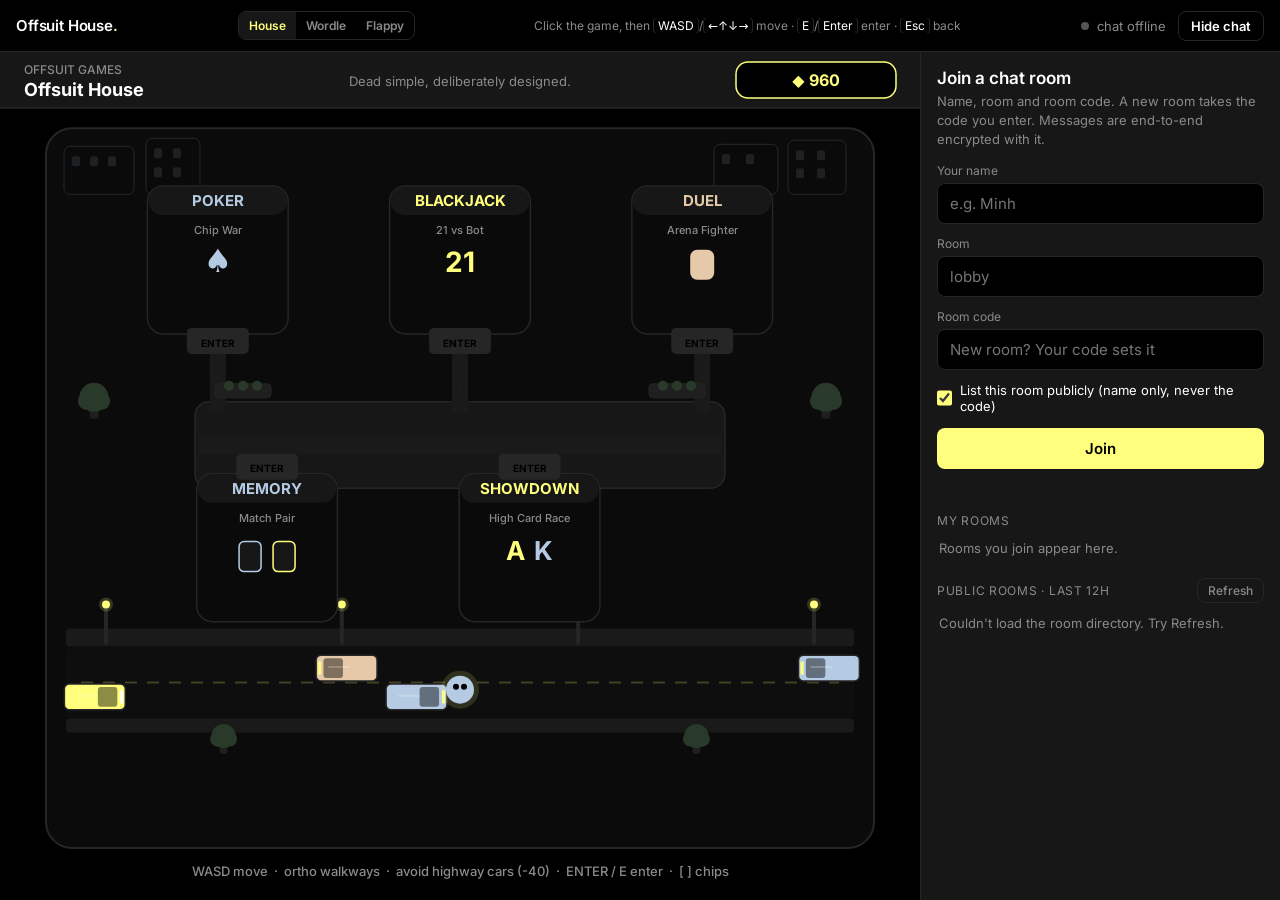
==== commit 9ee32dfa: "Wordle + Flappy: mobile tab bar (Chat | Wordle | Flappy), desktop game switcher" ====
--- a/index.html
+++ b/index.html
@@ -8,8 +8,8 @@
   @font-face{font-family:"Inter";font-style:normal;font-weight:100 900;font-display:swap;src:url("fonts/inter-latin.woff2") format("woff2")}
   :root{--bg:#000;--panel:#171717;--border:#262626;--text:#fff;--muted:#8A8A8A;--accent:#FFFF7D;--hdr:52px;--chatw:360px}
   *{box-sizing:border-box}
-  html,body{height:100%;margin:0;overflow:hidden}
-  body{background:var(--bg);color:var(--text);font-family:Inter,system-ui,-apple-system,"Segoe UI",Roboto,sans-serif;font-size:15px;-webkit-font-smoothing:antialiased}
+  html,body{height:100%;margin:0;overflow:hidden;overscroll-behavior:none}
+  body{background:var(--bg);color:var(--text);font-family:Inter,system-ui,-apple-system,"Segoe UI",Roboto,sans-serif;font-size:15px;-webkit-font-smoothing:antialiased;display:flex;flex-direction:column;height:100vh;height:100dvh}
   button{background:var(--accent);color:#000;border:0;border-radius:8px;padding:11px 16px;font:inherit;font-weight:600;cursor:pointer}
   button:disabled{opacity:.5;cursor:default}
   .link{background:none;border:1px solid var(--border);color:var(--muted);padding:4px 10px;font-weight:500;font-size:12px;border-radius:8px}
@@ -18,7 +18,7 @@
   input:focus{border-color:var(--accent)}
 
   /* ---- top bar ---- */
-  .top{height:var(--hdr);display:flex;align-items:center;justify-content:space-between;gap:12px;padding:0 16px;border-bottom:1px solid var(--border);background:var(--bg)}
+  .top{flex:none;height:var(--hdr);display:flex;align-items:center;justify-content:space-between;gap:12px;padding:0 16px;border-bottom:1px solid var(--border);background:var(--bg)}
   .brand{font-weight:600;letter-spacing:-.01em;white-space:nowrap}
   .brand span{color:var(--accent)}
   .keys{color:var(--muted);font-size:12px;white-space:nowrap;overflow:hidden;text-overflow:ellipsis}
@@ -33,17 +33,32 @@
   #toggleChat.closed{background:none;color:var(--text);border:1px solid var(--border)}
 
   /* ---- layout ---- */
-  .main{position:relative;display:flex;height:calc(100% - var(--hdr))}
+  .main{position:relative;display:flex;flex:1;min-height:0}
   .gameWrap{position:relative;flex:1;min-width:0;background:#000}
-  #game{display:block;width:100%;height:100%;border:0;background:#000}
+  .gframe{display:none;width:100%;height:100%;border:0;background:#000}
+  .gframe.on{display:block}
+  .gsw{display:flex;border:1px solid var(--border);border-radius:8px;overflow:hidden;flex:none}
+  .gsw button{background:none;border:0;border-radius:0;color:var(--muted);font-size:12px;font-weight:600;padding:6px 10px}
+  .gsw button.on{background:var(--panel);color:var(--accent)}
+  .tabs{display:none;flex:none;border-top:1px solid var(--border);background:var(--bg);padding:0 0 env(safe-area-inset-bottom)}
+  .tabs button{position:relative;flex:1;background:none;border:0;border-radius:0;color:var(--muted);font-size:13px;font-weight:600;padding:12px 4px 13px;display:flex;flex-direction:column;align-items:center;gap:3px}
+  .tabs button .ic{font-size:18px;line-height:1}
+  .tabs button.on{color:var(--accent)}
+  .tabs .badge{top:4px;right:calc(50% - 26px)}
   .focusHint{position:absolute;left:50%;bottom:14px;transform:translateX(-50%);background:var(--panel);border:1px solid var(--border);color:var(--muted);font-size:12px;padding:6px 12px;border-radius:999px;pointer-events:none;transition:opacity .3s}
   .focusHint.hide{opacity:0}
   aside{width:var(--chatw);flex:none;display:flex;flex-direction:column;background:var(--panel);border-left:1px solid var(--border);min-height:0}
   body.collapsed aside{display:none}
   /* narrow screens: chat only (the game is hidden and never loaded) */
+  /* narrow screens: bottom tabs Chat | Wordle | Flappy (Offsuit House is desktop-only and never loaded here) */
   @media (max-width:860px){
-    .keys,#toggleChat,.gameWrap{display:none}
+    .keys,#toggleChat,.gsw{display:none}
+    .top{height:calc(var(--hdr) + env(safe-area-inset-top));padding-top:env(safe-area-inset-top)}
+    .tabs{display:flex}
     aside,body.collapsed aside{display:flex;width:100%;border-left:0}
+    body.m-game aside{display:none}
+    body.m-chat .gameWrap{display:none}
+    .focusHint{display:none}
   }
 
   /* ---- chat panel ---- */
@@ -91,6 +106,7 @@
 <body>
 <div class="top">
   <div class="brand">Offsuit House<span>.</span></div>
+  <div class="gsw" id="gameSwitch" role="tablist" aria-label="Game"><button type="button" data-game="house" class="on">House</button><button type="button" data-game="wordle">Wordle</button><button type="button" data-game="flappy">Flappy</button></div>
   <div class="keys">Click the game, then <kbd>WASD</kbd>/<kbd>←↑↓→</kbd> move · <kbd>E</kbd>/<kbd>Enter</kbd> enter · <kbd>Esc</kbd> back</div>
   <div class="topR">
     <div class="status"><span class="dot" id="dot"></span><span id="statusText">chat offline</span></div>
@@ -100,7 +116,9 @@
 
 <div class="main">
   <div class="gameWrap">
-    <iframe id="game" data-src="game.html" title="Offsuit House game" allow="autoplay; fullscreen"></iframe>
+    <iframe id="game" class="gframe" data-game="house" data-src="game.html" title="Offsuit House game" allow="autoplay; fullscreen"></iframe>
+    <iframe id="gWordle" class="gframe" data-game="wordle" data-src="wordle.html" title="Wordle"></iframe>
+    <iframe id="gFlappy" class="gframe" data-game="flappy" data-src="flappy.html" title="Flappy"></iframe>
     <div class="focusHint" id="focusHint">Click the game to play with the keyboard</div>
   </div>
 
@@ -153,6 +171,12 @@
   </aside>
 </div>
 
+<nav class="tabs" id="tabs" aria-label="Views">
+  <button type="button" data-tab="chat" class="on"><span class="ic">💬</span>Chat<span class="badge" id="tabBadge"></span></button>
+  <button type="button" data-tab="wordle"><span class="ic">🔤</span>Wordle</button>
+  <button type="button" data-tab="flappy"><span class="ic">🐤</span>Flappy</button>
+</nav>
+
 <script>
 (() => {
   // Realtime relay: ntfy.sh public pub/sub (free, no account, HTTPS). The relay only ever sees
@@ -241,17 +265,45 @@
   }
 
   // ---- layout: panel collapse (desktop); narrow screens are chat-only ----
-  const panelVisible = () => narrow() || !document.body.classList.contains('collapsed');
+  let mobileTab = 'chat';
+  let desktopGame = ['house', 'wordle', 'flappy'].includes(localStorage.getItem('home-game')) ? localStorage.getItem('home-game') : 'house';
+  const panelVisible = () => narrow() ? mobileTab === 'chat' : !document.body.classList.contains('collapsed');
+  const activeGame = () => narrow() ? (mobileTab === 'chat' ? null : mobileTab) : desktopGame;
   function renderToggle() {
     const vis = panelVisible();
     $('toggleChat').firstChild.textContent = vis ? 'Hide chat ' : 'Chat ';
     $('toggleChat').classList.toggle('closed', vis);
     if (vis) panelUnread = 0;
-    $('badge').textContent = panelUnread > 99 ? '99+' : panelUnread;
-    $('badge').classList.toggle('on', panelUnread > 0);
-  }
+    for (const b of [$('badge'), $('tabBadge')]) { b.textContent = panelUnread > 99 ? '99+' : panelUnread; b.classList.toggle('on', panelUnread > 0); }
+  }
+  // show the active game frame (loading it on first use) and pause the others
+  function applyLayout() {
+    const g = activeGame();
+    document.body.classList.toggle('m-chat', narrow() && !g);
+    document.body.classList.toggle('m-game', narrow() && !!g);
+    document.querySelectorAll('.gframe').forEach(f => {
+      const on = f.dataset.game === g;
+      if (on && !f.getAttribute('src')) f.setAttribute('src', f.dataset.src);
+      f.classList.toggle('on', on);
+      if (!on && f.getAttribute('src')) try { f.contentWindow.postMessage({ type: 'pause' }, '*'); } catch {}
+    });
+    document.querySelectorAll('#tabs button').forEach(b => b.classList.toggle('on', b.dataset.tab === mobileTab));
+    document.querySelectorAll('#gameSwitch button').forEach(b => b.classList.toggle('on', b.dataset.game === desktopGame));
+    $('focusHint').style.display = g === 'house' ? '' : 'none';
+    document.querySelector('.keys').style.visibility = desktopGame === 'house' ? 'visible' : 'hidden';
+    renderToggle();
+  }
+  $('tabs').addEventListener('click', e => {
+    const b = e.target.closest('button[data-tab]'); if (!b) return;
+    mobileTab = b.dataset.tab; applyLayout();
+    if (mobileTab !== 'chat') focusGame();
+  });
+  $('gameSwitch').addEventListener('click', e => {
+    const b = e.target.closest('button[data-game]'); if (!b) return;
+    desktopGame = b.dataset.game; localStorage.setItem('home-game', desktopGame); applyLayout(); focusGame();
+  });
   function setPanel(show) {
-    if (narrow()) return; // chat-only layout on narrow screens
+    if (narrow()) { if (show) { mobileTab = 'chat'; applyLayout(); } return; } // narrow: Chat tab
     document.body.classList.toggle('collapsed', !show); localStorage.setItem('chat-panel', show ? 'open' : 'closed');
     renderToggle();
     if (!show) focusGame();
@@ -259,20 +311,26 @@
   $('toggleChat').addEventListener('click', () => setPanel(!panelVisible()));
   if (localStorage.getItem('chat-panel') === 'closed') document.body.classList.add('collapsed');
   // load the game only on wide screens (and later if the window gets wider)
-  function maybeLoadGame() { const g = $('game'); if (!narrow() && !g.getAttribute('src')) g.setAttribute('src', g.dataset.src); }
-  matchMedia('(max-width: 860px)').addEventListener('change', () => { renderToggle(); maybeLoadGame(); });
+  function maybeLoadGame() { applyLayout(); }
+  matchMedia('(max-width: 860px)').addEventListener('change', applyLayout);
 
   // ---- game focus ----
   const gameEl = $('game');
-  function focusGame() { try { gameEl.focus(); gameEl.contentWindow.focus(); } catch {} }
+  function focusGame() {
+    const f = document.querySelector('.gframe.on'); if (!f) return;
+    const go = () => { try { f.focus(); f.contentWindow.focus(); } catch {} };
+    go(); f.addEventListener('load', go, { once: true });
+  }
   function updateFocusHint() { $('focusHint').classList.toggle('hide', document.activeElement === gameEl); }
   window.addEventListener('blur', () => setTimeout(updateFocusHint, 0));
   window.addEventListener('focus', updateFocusHint);
   document.addEventListener('focusin', updateFocusHint);
+  document.querySelectorAll('.gframe').forEach(f => f.addEventListener('load', () => {
+    try { f.contentWindow.addEventListener('pointerdown', () => f.contentWindow.focus()); } catch {}
+  }));
   gameEl.addEventListener('load', () => {
     // clicking anywhere on the game focuses it; also focus it at start unless an invite link brought you here
-    try { gameEl.contentWindow.addEventListener('pointerdown', () => gameEl.contentWindow.focus()); } catch {}
-    if (!hashRoom) focusGame();
+    if (!hashRoom && activeGame() === 'house') focusGame();
     updateFocusHint();
   });
 
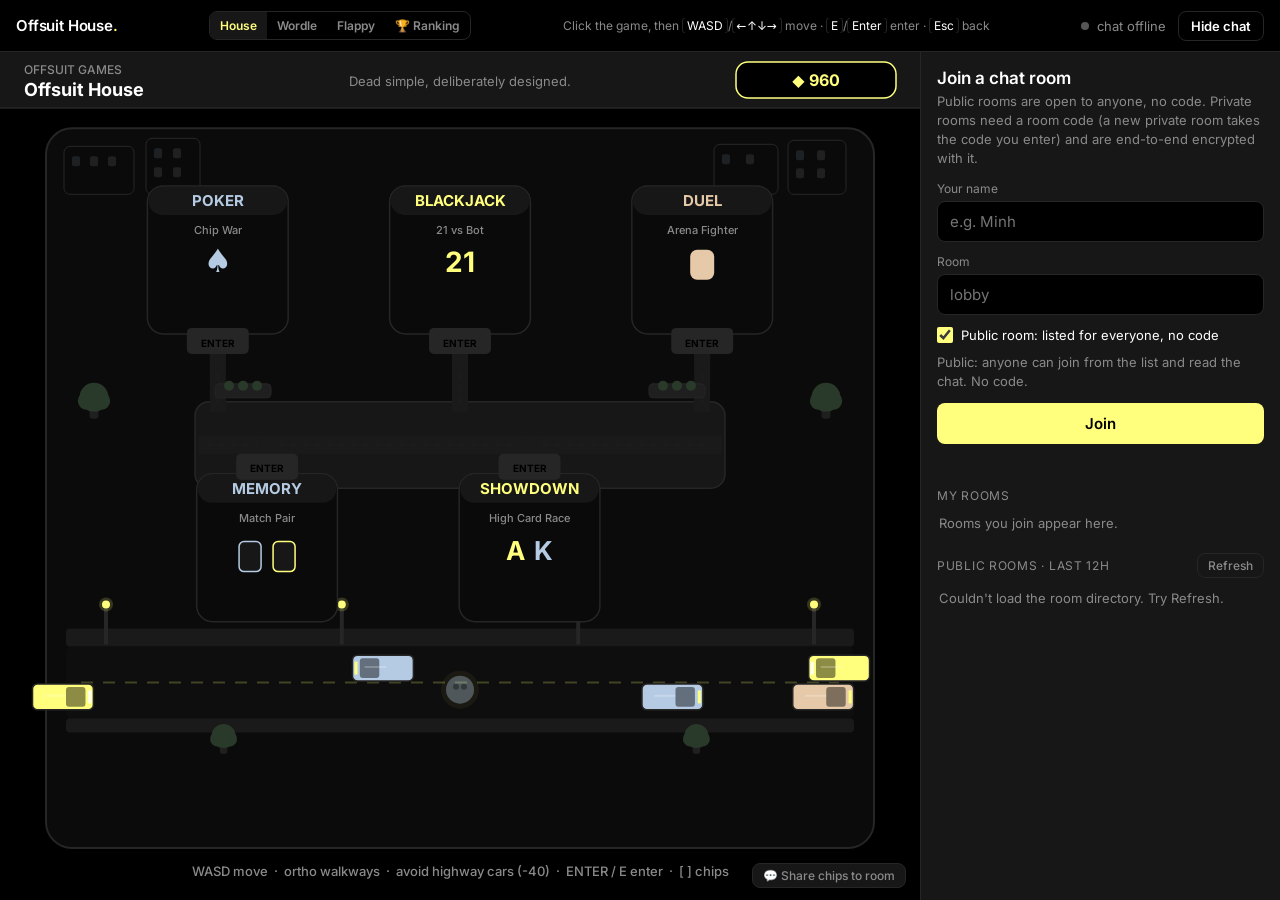
==== commit 871cf3db: "Public code-free rooms (separate namespace), stats cards from games, global ranking" ====
--- a/index.html
+++ b/index.html
@@ -37,6 +37,39 @@
   .gameWrap{position:relative;flex:1;min-width:0;background:#000}
   .gframe{display:none;width:100%;height:100%;border:0;background:#000}
   .gframe.on{display:block}
+  #lbView{overflow-y:auto;background:#000}
+  .lbwrap{max-width:640px;margin:0 auto;padding:20px 16px calc(24px + env(safe-area-inset-bottom))}
+  .lbtop{display:flex;justify-content:space-between;align-items:center;margin:4px 0 10px}
+  .seg2{display:flex;border:1px solid var(--border);border-radius:8px;overflow:hidden}
+  .seg2 button{background:none;border:0;border-radius:0;color:var(--muted);font-size:13px;font-weight:600;padding:7px 12px}
+  .seg2 button.on{background:var(--panel);color:var(--accent)}
+  #lbBody{background:var(--panel);border:1px solid var(--border);border-radius:12px;overflow:hidden}
+  .lbrow{display:grid;grid-template-columns:36px 1fr repeat(var(--n,2),64px);gap:6px;align-items:center;padding:10px 12px;border-top:1px solid var(--border);font-size:14px}
+  #lbBody[data-cols="4"] .lbrow{--n:2} #lbBody[data-cols="6"] .lbrow{--n:4}
+  .lbrow span:not(:nth-child(2)){text-align:right;font-variant-numeric:tabular-nums}
+  .lbrow span:nth-child(2){overflow:hidden;text-overflow:ellipsis;white-space:nowrap}
+  .lbrow.lbhead{border-top:0;color:var(--muted);font-size:11px;text-transform:uppercase;letter-spacing:.06em}
+  .lbrow.you{background:#1f1f0f;box-shadow:inset 3px 0 0 var(--accent)}
+  .lbrow em{font-style:normal;font-size:11px;font-weight:700;color:#000;background:var(--accent);border-radius:4px;padding:1px 5px;margin-left:4px}
+  .lbrow:nth-child(2) span:first-child{color:var(--accent);font-weight:700}
+  #lbBody .empty{padding:14px}
+  .lbme{display:flex;gap:8px;margin-top:14px}
+  .lbme button{white-space:nowrap;padding:10px 14px}
+  @media (max-width:520px){ #lbBody[data-cols="6"] .lbrow{grid-template-columns:28px 1fr repeat(4,46px);font-size:13px;padding:10px 8px} }
+  #houseShare{position:absolute;right:14px;bottom:12px;background:var(--panel);display:none}
+  body.house-on #houseShare{display:block}
+  #houseShare:disabled{opacity:.4}
+  #shareMenu{display:none;gap:6px;flex-wrap:wrap;padding:8px 12px;border-bottom:1px solid var(--border)}
+  #shareMenu.on{display:flex}
+  .scard{min-width:200px}
+  .sch{font-weight:700;margin-bottom:4px}
+  .ssub{color:var(--muted);font-size:12px;margin-bottom:4px}
+  .sgrid{white-space:pre;line-height:1.15;font-size:15px;margin:2px 0 6px}
+  .skv{display:flex;gap:14px;margin-top:4px}
+  .skv div{display:flex;flex-direction:column}
+  .skv b{font-size:16px}
+  .skv span{font-size:11px;color:var(--muted)}
+  .msg.me .scard{border-color:#4a4a2a}
   .gsw{display:flex;border:1px solid var(--border);border-radius:8px;overflow:hidden;flex:none}
   .gsw button{background:none;border:0;border-radius:0;color:var(--muted);font-size:12px;font-weight:600;padding:6px 10px}
   .gsw button.on{background:var(--panel);color:var(--accent)}
@@ -106,7 +139,7 @@
 <body>
 <div class="top">
   <div class="brand">Offsuit House<span>.</span></div>
-  <div class="gsw" id="gameSwitch" role="tablist" aria-label="Game"><button type="button" data-game="house" class="on">House</button><button type="button" data-game="wordle">Wordle</button><button type="button" data-game="flappy">Flappy</button></div>
+  <div class="gsw" id="gameSwitch" role="tablist" aria-label="Game"><button type="button" data-game="house" class="on">House</button><button type="button" data-game="wordle">Wordle</button><button type="button" data-game="flappy">Flappy</button><button type="button" data-game="ranking">🏆 Ranking</button></div>
   <div class="keys">Click the game, then <kbd>WASD</kbd>/<kbd>←↑↓→</kbd> move · <kbd>E</kbd>/<kbd>Enter</kbd> enter · <kbd>Esc</kbd> back</div>
   <div class="topR">
     <div class="status"><span class="dot" id="dot"></span><span id="statusText">chat offline</span></div>
@@ -120,6 +153,18 @@
     <iframe id="gWordle" class="gframe" data-game="wordle" data-src="wordle.html" title="Wordle"></iframe>
     <iframe id="gFlappy" class="gframe" data-game="flappy" data-src="flappy.html" title="Flappy"></iframe>
     <div class="focusHint" id="focusHint">Click the game to play with the keyboard</div>
+    <button class="link" id="houseShare" type="button" disabled title="Post your chip bank to the chat room">💬 Share chips to room</button>
+    <div id="lbView" class="gframe" data-game="ranking">
+      <div class="lbwrap">
+        <h2>Global ranking</h2>
+        <p class="sub">Players active in the last 12 hours. Scores are self-reported by each browser, so this isn't cheat-proof — just for fun.</p>
+        <div class="lbtop"><div class="seg2" id="lbTabs"><button type="button" data-lb="flappy" class="on">🐤 Flappy</button><button type="button" data-lb="wordle">🔤 Wordle</button></div><button class="link" id="lbRefresh" type="button">Refresh</button></div>
+        <div id="lbBody"><div class="empty">Loading…</div></div>
+        <div class="lbme"><input id="lbName" maxlength="32" placeholder="Your name on the board"><button id="lbSubmit" type="button">Submit my scores</button></div>
+        <div class="sub" id="lbMsg" style="margin-top:8px"></div>
+        <p class="sub">Flappy ranks by best score. Wordle ranks by current daily streak, then win %, then fewest average guesses. Offsuit House chips aren't ranked: the game lets you set your chips with [ and ].</p>
+      </div>
+    </div>
   </div>
 
   <aside id="panel" aria-label="Chat">
@@ -127,12 +172,13 @@
     <div class="view on" id="join">
       <div class="pad">
         <h2>Join a chat room</h2>
-        <p class="sub">Name, room and room code. A new room takes the code you enter. Messages are end-to-end encrypted with it.</p>
+        <p class="sub">Public rooms are open to anyone, no code. Private rooms need a room code (a new private room takes the code you enter) and are end-to-end encrypted with it.</p>
         <form id="joinForm" autocomplete="off">
           <div class="field"><label for="name">Your name</label><input id="name" maxlength="32" autocomplete="nickname" placeholder="e.g. Minh" required></div>
           <div class="field"><label for="roomIn">Room</label><input id="roomIn" maxlength="40" placeholder="lobby" required></div>
-          <div class="field"><label for="code">Room code</label><input id="code" type="password" maxlength="64" autocomplete="off" placeholder="New room? Your code sets it" required></div>
-          <label class="check"><input type="checkbox" id="listPublic" checked> List this room publicly (name only, never the code)</label>
+          <label class="check"><input type="checkbox" id="listPublic" checked> Public room: listed for everyone, no code</label>
+          <div class="field" id="codeField"><label for="code">Room code</label><input id="code" type="password" maxlength="64" autocomplete="off" placeholder="New room? Your code sets it"></div>
+          <p class="sub" id="typeHint" style="margin:-4px 0 12px"></p>
           <button id="joinBtn" type="submit">Join</button>
           <div class="err" id="err"></div>
         </form>
@@ -143,15 +189,17 @@
     <!-- chat view -->
     <div class="view" id="chat">
       <div class="roomBar">
-        <span>Room <code id="roomName"></code> · you are <code id="meName"></code></span>
+        <span><span id="roomType"></span> room <code id="roomName"></code> · you are <code id="meName"></code></span>
         <span class="btns">
           <button class="link" id="roomsBtn" type="button">Rooms</button>
+          <button class="link" id="shareBtn" type="button" title="Post your game stats to this room">📊 Share stats</button>
           <button class="link" id="copy" type="button" title="The link includes the room only — share the code separately">Copy invite link (no code)</button>
           <button class="link" id="bell" type="button" title="Notifications on/off">🔔 On</button>
           <button class="link" id="leave" type="button">Leave</button>
         </span>
       </div>
-      <div class="hint">🔒 Encrypted with the room code. The invite link includes only the room — share the code separately.</div>
+      <div class="hint" id="roomHint"></div>
+      <div id="shareMenu"></div>
       <div id="roomsPane"></div>
       <div id="messages" aria-live="polite"></div>
       <form id="send"><input id="text" maxlength="1000" autocomplete="off" placeholder="Type a message…"><button type="submit">Send</button></form>
@@ -175,6 +223,7 @@
   <button type="button" data-tab="chat" class="on"><span class="ic">💬</span>Chat<span class="badge" id="tabBadge"></span></button>
   <button type="button" data-tab="wordle"><span class="ic">🔤</span>Wordle</button>
   <button type="button" data-tab="flappy"><span class="ic">🐤</span>Flappy</button>
+  <button type="button" data-tab="ranking"><span class="ic">🏆</span>Ranking</button>
 </nav>
 
 <script>
@@ -183,7 +232,7 @@
   // a hashed topic and AES-GCM ciphertext; the key is derived in the browser from room + room code.
   const RELAY = 'https://ntfy.sh';
   const APP = 'offsuit-rtchat-7f3k9q';
-  const DIR_TOPIC = APP + '-directory-v1';          // public room directory (room names only)
+  const DIR_TOPIC = APP + '-directory-v2';          // public room directory (public, code-free rooms only)
   const HEARTBEAT_MS = 10 * 60 * 1000;
   const $ = id => document.getElementById(id);
   const clean = s => (s || '').trim().replace(/\s+/g, ' ');
@@ -215,11 +264,16 @@
   const b64 = buf => btoa(String.fromCharCode(...new Uint8Array(buf)));
   const unb64 = s => Uint8Array.from(atob(s), c => c.charCodeAt(0));
   const hex = buf => [...new Uint8Array(buf)].map(b => b.toString(16).padStart(2, '0')).join('');
-  const topicFor = async r => APP + '-' + hex(await crypto.subtle.digest('SHA-256', enc.encode('room/' + r))).slice(0, 32);
-
-  async function deriveKey(room, code) {
-    const base = await crypto.subtle.importKey('raw', enc.encode(code), 'PBKDF2', false, ['deriveKey']);
-    return crypto.subtle.deriveKey({ name: 'PBKDF2', salt: enc.encode('offsuit-rtchat/v1/' + room), iterations: 200000, hash: 'SHA-256' },
+  // Private (code) rooms and public (code-free) rooms live in separate topic namespaces, so a public
+  // room can never read or hijack a private room with the same name.
+  const topicFor = async (r, pub) => pub
+    ? APP + '-pub-' + hex(await crypto.subtle.digest('SHA-256', enc.encode('pubroom/' + r))).slice(0, 32)
+    : APP + '-' + hex(await crypto.subtle.digest('SHA-256', enc.encode('room/' + r))).slice(0, 32);
+
+  // Public rooms use a key derived from the room name only (anyone can join; it just keeps the relay from reading along).
+  async function deriveKey(room, code, pub) {
+    const base = await crypto.subtle.importKey('raw', enc.encode(pub ? 'offsuit-public-room' : code), 'PBKDF2', false, ['deriveKey']);
+    return crypto.subtle.deriveKey({ name: 'PBKDF2', salt: enc.encode((pub ? 'offsuit-rtchat/pub/v1/' : 'offsuit-rtchat/v1/') + room), iterations: pub ? 20000 : 200000, hash: 'SHA-256' },
       base, { name: 'AES-GCM', length: 256 }, false, ['encrypt', 'decrypt']);
   }
   async function seal(obj) {
@@ -266,7 +320,7 @@
 
   // ---- layout: panel collapse (desktop); narrow screens are chat-only ----
   let mobileTab = 'chat';
-  let desktopGame = ['house', 'wordle', 'flappy'].includes(localStorage.getItem('home-game')) ? localStorage.getItem('home-game') : 'house';
+  let desktopGame = ['house', 'wordle', 'flappy', 'ranking'].includes(localStorage.getItem('home-game')) ? localStorage.getItem('home-game') : 'house';
   const panelVisible = () => narrow() ? mobileTab === 'chat' : !document.body.classList.contains('collapsed');
   const activeGame = () => narrow() ? (mobileTab === 'chat' ? null : mobileTab) : desktopGame;
   function renderToggle() {
@@ -283,13 +337,16 @@
     document.body.classList.toggle('m-game', narrow() && !!g);
     document.querySelectorAll('.gframe').forEach(f => {
       const on = f.dataset.game === g;
-      if (on && !f.getAttribute('src')) f.setAttribute('src', f.dataset.src);
+      const isFrame = f.tagName === 'IFRAME';
+      if (on && isFrame && !f.getAttribute('src')) f.setAttribute('src', f.dataset.src);
       f.classList.toggle('on', on);
-      if (!on && f.getAttribute('src')) try { f.contentWindow.postMessage({ type: 'pause' }, '*'); } catch {}
+      if (!on && isFrame && f.getAttribute('src')) try { f.contentWindow.postMessage({ type: 'pause' }, '*'); } catch {}
     });
     document.querySelectorAll('#tabs button').forEach(b => b.classList.toggle('on', b.dataset.tab === mobileTab));
     document.querySelectorAll('#gameSwitch button').forEach(b => b.classList.toggle('on', b.dataset.game === desktopGame));
     $('focusHint').style.display = g === 'house' ? '' : 'none';
+    document.body.classList.toggle('house-on', g === 'house');
+    if (g === 'ranking') loadBoard();
     document.querySelector('.keys').style.visibility = desktopGame === 'house' ? 'visible' : 'hidden';
     renderToggle();
   }
@@ -389,19 +446,29 @@
     renderBell();
   });
 
-  // ---- my rooms (this browser) ----
-  function myRooms() { try { const o = JSON.parse(localStorage.getItem('chat-rooms') || '{}'); return o && typeof o === 'object' ? o : {}; } catch { return {}; } }
-  function saveMyRoom(r, patch) {
-    const all = myRooms(); all[r] = Object.assign({ joined: Date.now(), seen: Date.now(), public: true }, all[r], patch);
+  // ---- my rooms (this browser). Keyed "pub:<room>" / "priv:<room>" ----
+  function myRooms() {
+    try {
+      let o = JSON.parse(localStorage.getItem('chat-rooms-v2') || 'null');
+      if (!o || typeof o !== 'object') { // migrate v1 (all v1 rooms were code-protected rooms)
+        o = {}; const old = JSON.parse(localStorage.getItem('chat-rooms') || '{}') || {};
+        for (const [r, m] of Object.entries(old)) if (validRoom(r)) o['priv:' + r] = { joined: m.joined, seen: m.seen };
+        localStorage.setItem('chat-rooms-v2', JSON.stringify(o));
+      }
+      return o;
+    } catch { return {}; }
+  }
+  const roomKey = (r, pub) => (pub ? 'pub:' : 'priv:') + r;
+  function saveMyRoom(r, pub, patch) {
+    const all = myRooms(), k = roomKey(r, pub); all[k] = Object.assign({ joined: Date.now(), seen: Date.now() }, all[k], patch);
     const keep = Object.entries(all).sort((a, b) => (b[1].joined || 0) - (a[1].joined || 0)).slice(0, 20);
-    localStorage.setItem('chat-rooms', JSON.stringify(Object.fromEntries(keep)));
-  }
-  function forgetRoom(r) { const all = myRooms(); delete all[r]; localStorage.setItem('chat-rooms', JSON.stringify(all)); }
-
-  // ---- public directory ----
-  async function announce(t) {
-    if (!room) return;
-    try { await fetch(RELAY + '/', { method: 'POST', body: JSON.stringify({ topic: DIR_TOPIC, message: JSON.stringify({ v: 1, t, room, id: myId, ts: Date.now() }) }) }); } catch {}
+    localStorage.setItem('chat-rooms-v2', JSON.stringify(Object.fromEntries(keep)));
+  }
+
+  // ---- public directory (public, code-free rooms only) ----
+  async function announce() {
+    if (!room || !isPublic) return;
+    try { await fetch(RELAY + '/', { method: 'POST', body: JSON.stringify({ topic: DIR_TOPIC, message: JSON.stringify({ v: 2, t: 'room', room, id: myId, ts: Date.now() }) }) }); } catch {}
   }
   async function loadDirectory() {
     const r = await fetch(RELAY + '/' + DIR_TOPIC + '/json?poll=1&since=12h', { cache: 'no-store' });
@@ -409,18 +476,17 @@
     const rooms = new Map();
     for (const line of (await r.text()).split('\n')) {
       let n, p; try { n = JSON.parse(line); p = JSON.parse(n.message); } catch { continue; }
-      if (n.event !== 'message' || !p || p.v !== 1 || !validRoom(p.room)) continue;
+      if (n.event !== 'message' || !p || p.v !== 2 || !validRoom(p.room)) continue;
       const e = rooms.get(p.room) || { room: p.room, last: 0, ids: new Set(), listed: true, lastEvt: 0 };
       const t = n.time * 1000;
       if (t >= e.lastEvt) { e.lastEvt = t; e.listed = p.t !== 'unlist'; }
-      if (p.t !== 'unlist') { e.last = Math.max(e.last, t); if (typeof p.id === 'string') e.ids.add(p.id.slice(0, 32)); }
+      if (p.t === 'room') { e.last = Math.max(e.last, t); if (typeof p.id === 'string') e.ids.add(p.id.slice(0, 32)); }
       rooms.set(p.room, e);
     }
     return [...rooms.values()].filter(e => e.listed && e.last).sort((a, b) => b.last - a.last).slice(0, 50);
   }
-  // recent activity of a room I know (counts encrypted messages; content stays unreadable without the code)
-  async function roomActivity(r, since) {
-    const res = await fetch(RELAY + '/' + await topicFor(r) + '/json?poll=1&since=12h', { cache: 'no-store' });
+  async function roomActivity(r, pub, since) {
+    const res = await fetch(RELAY + '/' + await topicFor(r, pub) + '/json?poll=1&since=12h', { cache: 'no-store' });
     if (!res.ok) return null;
     let last = 0, fresh = 0;
     for (const line of (await res.text()).split('\n')) {
@@ -430,54 +496,61 @@
     }
     return { last, fresh };
   }
-  function roomButton(r, info, extra) {
-    const b = document.createElement('button'); b.type = 'button'; b.className = 'roomItem' + (r === room && key ? ' cur' : '');
-    b.dataset.room = r;
-    const n = document.createElement('span'); n.className = 'rn'; n.textContent = (extra && extra.lock ? '🔒 ' : '# ') + r;
+  function roomButton(r, pub, info) {
+    const b = document.createElement('button'); b.type = 'button'; b.className = 'roomItem' + (r === room && key && pub === isPublic ? ' cur' : '');
+    b.dataset.room = r; b.dataset.type = pub ? 'pub' : 'priv';
+    const n = document.createElement('span'); n.className = 'rn'; n.textContent = (pub ? '# ' : '🔒 ') + r;
     const i = document.createElement('span'); i.className = 'ri'; if (info && info.cls) i.classList.add(info.cls); i.textContent = info ? info.text : '';
     b.append(n, i);
-    b.addEventListener('click', () => pickRoom(r));
+    b.addEventListener('click', () => pickRoom(r, pub));
     return b;
   }
   let renderSeq = 0;
   async function renderRooms() {
     const seq = ++renderSeq;
-    // My rooms
-    const mine = Object.entries(myRooms()).sort((a, b) => (b[1].joined || 0) - (a[1].joined || 0)).slice(0, 12);
+    const mine = Object.entries(myRooms()).sort((a, b) => (b[1].joined || 0) - (a[1].joined || 0)).slice(0, 12)
+      .map(([k, m]) => [k.slice(k.indexOf(':') + 1), k.startsWith('pub:'), m]).filter(([r]) => validRoom(r));
     const my = $('myRooms'); my.textContent = '';
     if (!mine.length) my.innerHTML = '<div class="empty">Rooms you join appear here.</div>';
-    const btns = mine.map(([r, m]) => { const b = roomButton(r, { text: m.public === false ? 'private' : '' }, { lock: m.public === false }); my.appendChild(b); return [r, m, b]; });
-    // Public rooms
+    const btns = mine.map(([r, pub, m]) => { const b = roomButton(r, pub, { text: pub ? 'public' : 'private' }); my.appendChild(b); return [r, pub, m, b]; });
     loadDirectory().then(list => {
       if (seq !== renderSeq) return;
-      const pub = $('pubRooms'); pub.textContent = '';
-      if (!list.length) { pub.innerHTML = '<div class="empty">No public rooms in the last 12 hours. Create one above.</div>'; return; }
-      list.forEach(e => pub.appendChild(roomButton(e.room, { text: ago(e.last) + ' · ' + e.ids.size + (e.ids.size === 1 ? ' person' : ' people') })));
+      const el = $('pubRooms'); el.textContent = '';
+      if (!list.length) { el.innerHTML = '<div class="empty">No public rooms in the last 12 hours. Create one above.</div>'; return; }
+      list.forEach(e => el.appendChild(roomButton(e.room, true, { text: ago(e.last) + ' · ' + e.ids.size + (e.ids.size === 1 ? ' person' : ' people') })));
     }).catch(() => { if (seq === renderSeq) $('pubRooms').innerHTML = '<div class="empty">Couldn\'t load the room directory. Try Refresh.</div>'; });
-    // activity hints for my rooms
-    for (const [r, m, b] of btns) {
-      if (r === room && key) { b.querySelector('.ri').textContent = 'here now'; continue; }
-      roomActivity(r, m.seen || 0).then(a => {
+    for (const [r, pub, m, b] of btns) {
+      if (r === room && key && pub === isPublic) { b.querySelector('.ri').textContent = 'here now'; continue; }
+      roomActivity(r, pub, m.seen || 0).then(a => {
         if (!a || seq !== renderSeq) return;
         const ri = b.querySelector('.ri');
         if (a.fresh) { ri.textContent = a.fresh + ' new'; ri.classList.add('new'); }
         else if (a.last) ri.textContent = 'active ' + ago(a.last);
-        else ri.textContent = m.public === false ? 'private · quiet' : 'quiet';
+        else ri.textContent = (pub ? 'public' : 'private') + ' · quiet';
       }).catch(() => {});
     }
   }
   $('refreshRooms').addEventListener('click', renderRooms);
   setInterval(() => { if ($('roomLists').offsetParent) renderRooms(); }, 60000);
 
+  // join form: code field only for private rooms
+  function syncCodeField() {
+    const pub = $('listPublic').checked;
+    $('codeField').style.display = pub ? 'none' : '';
+    $('code').required = !pub;
+    $('typeHint').textContent = pub ? 'Public: anyone can join from the list and read the chat. No code.' : 'Private: needs the room code, end-to-end encrypted, never listed.';
+  }
+  $('listPublic').addEventListener('change', syncCodeField);
+
   function placeRoomLists(where) { $(where).appendChild($('roomLists')); }
-  function pickRoom(r) {
-    if (key && r === room) { $('roomsPane').classList.remove('on'); placeRoomLists('roomsHome'); return; }
+  function pickRoom(r, pub) {
+    if (key && r === room && pub === isPublic) { $('roomsPane').classList.remove('on'); placeRoomLists('roomsHome'); return; }
     leaveRoom();
-    $('roomIn').value = r;
-    const m = myRooms()[r]; $('listPublic').checked = m ? m.public !== false : true;
+    $('roomIn').value = r; $('listPublic').checked = !!pub; syncCodeField();
     $('err').textContent = '';
     setPanel(true);
-    ($('name').value ? $('code') : $('name')).focus();
+    if (pub && clean($('name').value)) { $('joinForm').requestSubmit(); return; } // public: join straight away
+    (clean($('name').value) ? $('code') : $('name')).focus();
   }
   $('roomsBtn').addEventListener('click', () => {
     const on = !$('roomsPane').classList.contains('on');
@@ -512,30 +585,33 @@
     } catch {}
   }
   async function handleNote(n, myEs) {
-    {
-      if (!n || n.event && n.event !== 'message' || seen.has(n.id)) return;
-      seen.add(n.id);
-      const p = await open(n.message);
-      if (myEs !== es) return; // left the room meanwhile
-      // Safety net: we just "created" this room, but a message under a different code shows up from
-      // before/around our creation (relay was slow to show it) -> the room already existed: reject.
-      if (p === false && createdAt && n.time * 1000 < createdAt + 5000 && Date.now() - createdAt < 20000) {
-        leaveRoom(); $('err').textContent = 'Wrong room code.'; $('code').focus(); return;
-      }
-      if (!p || typeof p !== 'object') return; // not decryptable with this room code -> ignore
-      saveMyRoom(room, { seen: Date.now() });
-      if (p.pub === false && isPublic) { isPublic = false; clearInterval(heartbeat); saveMyRoom(room, { public: false }); }
-      const who = String(p.name || '?').slice(0, 32);
-      if (p.t === 'join' || p.t === 'create') {
-        if (p.id !== myId) addSys(who + (p.t === 'create' ? ' created the room · ' : ' joined · ') + fmt(p.ts || n.time * 1000), n.time);
-        return;
-      }
-      if (typeof p.text !== 'string') return;
-      const m = { id: p.id, name: who, text: p.text.slice(0, 1000), ts: Number(p.ts) || n.time * 1000 };
-      addMsg(m, n.time);
-      // only live messages from others (not history loaded on join)
-      if (!isMine(m) && !historyIds.has(n.id) && n.time * 1000 >= joinedAt - 60000) onIncoming(m);
-    }
+    if (!n || n.event && n.event !== 'message' || seen.has(n.id)) return;
+    seen.add(n.id);
+    const p = await open(n.message);
+    if (myEs !== es) return; // left the room meanwhile
+    // Safety net (private rooms): we just "created" this room, but a message under a different code shows up
+    // from before/around our creation (relay was slow to show it) -> the room already existed: reject.
+    if (p === false && !isPublic && createdAt && n.time * 1000 < createdAt + 5000 && Date.now() - createdAt < 20000) {
+      leaveRoom(); $('err').textContent = 'Wrong room code.'; $('code').focus(); return;
+    }
+    if (!p || typeof p !== 'object') return; // not decryptable with this room's key -> ignore
+    saveMyRoom(room, isPublic, { seen: Date.now() });
+    const who = String(p.name || '?').slice(0, 32);
+    const live = !historyIds.has(n.id) && n.time * 1000 >= joinedAt - 60000;
+    if (p.t === 'join' || p.t === 'create') {
+      if (p.id !== myId) addSys(who + (p.t === 'create' ? ' created the room · ' : ' joined · ') + fmt(p.ts || n.time * 1000), n.time);
+      return;
+    }
+    if (p.t === 'card') {
+      const m = { id: p.id, name: who, ts: Number(p.ts) || n.time * 1000 };
+      if (!addCard(m, p, n.time)) return;
+      if (!isMine(m) && live) onIncoming({ name: who, text: 'shared ' + (GAME_NAMES[p.game] || 'game') + ' stats' });
+      return;
+    }
+    if (typeof p.text !== 'string') return;
+    const m = { id: p.id, name: who, text: p.text.slice(0, 1000), ts: Number(p.ts) || n.time * 1000 };
+    addMsg(m, n.time);
+    if (!isMine(m) && live) onIncoming(m);
   }
 
   async function publish(obj) {
@@ -547,7 +623,6 @@
   // 'ok' = at least one message decrypts; 'wrong' = room has encrypted messages but none decrypt; 'new' = room empty.
   async function checkCode(k) {
     let res = await checkCodeOnce(k);
-    // the relay can take a moment to make brand-new messages visible; double-check before declaring a room new
     for (const wait of [1500, 2500]) {
       if (res.state !== 'new') break;
       await new Promise(r => setTimeout(r, wait)); res = await checkCodeOnce(k);
@@ -564,7 +639,7 @@
       let n; try { n = JSON.parse(line); } catch { continue; }
       if (n.event !== 'message') continue;
       const p = await open(n.message, k);
-      if (p) return { state: 'ok', pub: typeof p.pub === 'boolean' ? p.pub : undefined };
+      if (p) return { state: 'ok' };
       if (p === false) ours++;
     }
     return { state: ours ? 'wrong' : 'new' };
@@ -573,11 +648,11 @@
   function leaveRoom() {
     if (es) { es.close(); es = null; }
     clearInterval(heartbeat);
-    if (room && key) saveMyRoom(room, { seen: Date.now() });
+    if (room && key) saveMyRoom(room, isPublic, { seen: Date.now() });
     key = null; topic = null; createdAt = 0; seen.clear(); historyIds.clear();
     unread = 0; panelUnread = 0; updateTitle(); renderToggle();
     $('messages').textContent = '';
-    $('roomsPane').classList.remove('on');
+    $('roomsPane').classList.remove('on'); $('shareMenu').classList.remove('on');
     placeRoomLists('roomsHome');
     $('chat').classList.remove('on'); $('join').classList.add('on');
     $('code').value = '';
@@ -588,35 +663,37 @@
   $('joinForm').addEventListener('submit', async e => {
     e.preventDefault();
     $('err').textContent = '';
+    const pubRoom = $('listPublic').checked;
     const newName = clean($('name').value).slice(0, 32);
     const roomRaw = clean($('roomIn').value), code = $('code').value;
-    if (!newName) { $('err').textContent = 'Please enter your name.'; return; }
+    if (!newName) { $('err').textContent = 'Please enter your name.'; $('name').focus(); return; }
     if (!roomRaw) { $('err').textContent = 'Please enter a room.'; return; }
-    if (!code) { $('err').textContent = 'Please enter the room code.'; return; }
+    if (!pubRoom && !code) { $('err').textContent = 'Please enter the room code.'; return; }
     const r = slug(roomRaw);
     initAudio(); if (notifyOn) askPermission().then(() => { if (key) renderBell(); }); // inside the click gesture
-    const btn = $('joinBtn'); btn.disabled = true; btn.textContent = 'Checking code…';
+    const btn = $('joinBtn'); btn.disabled = true; btn.textContent = pubRoom ? 'Joining…' : 'Checking code…';
     try {
-      const t = await topicFor(r);
-      const k = await deriveKey(r, code);
-      topic = t;
-      const { state, pub } = await checkCode(k);
-      if (state === 'wrong') { topic = null; $('err').textContent = 'Wrong room code.'; $('code').value = ''; $('code').focus(); return; }
-      name = newName; room = r; key = k; joinedAt = Date.now(); createdAt = state === 'new' ? joinedAt : 0; isPublic = $('listPublic').checked && pub !== false; renderBell();
-      localStorage.setItem('chat-name', name);
-      saveMyRoom(room, { joined: Date.now(), seen: Date.now(), public: isPublic });
-      history.replaceState(null, '', '#room=' + encodeURIComponent(room));
+      topic = await topicFor(r, pubRoom);
+      const k = await deriveKey(r, code, pubRoom);
+      // public rooms: no code to check; the poll only fills history (no alerts for old messages)
+      const { state } = pubRoom ? await checkCodeOnce(k) : await checkCode(k);
+      if (!pubRoom && state === 'wrong') { topic = null; $('err').textContent = 'Wrong room code.'; $('code').value = ''; $('code').focus(); return; }
+      name = newName; room = r; key = k; isPublic = pubRoom; joinedAt = Date.now(); createdAt = state === 'new' ? joinedAt : 0; renderBell();
+      localStorage.setItem('chat-name', name); $('lbName').value = name;
+      saveMyRoom(room, isPublic, { joined: Date.now(), seen: Date.now() });
+      history.replaceState(null, '', '#room=' + encodeURIComponent(room) + (isPublic ? '&pub=1' : ''));
       $('roomName').textContent = room; $('meName').textContent = name;
+      $('roomType').textContent = isPublic ? 'Public' : '🔒 Private';
+      $('roomHint').textContent = isPublic ? '🌐 Public room — anyone can join from the list and read along. Don\'t share secrets.' : '🔒 Encrypted with the room code. The invite link includes only the room — share the code separately.';
+      $('copy').textContent = isPublic ? 'Copy invite link' : 'Copy invite link (no code)';
       $('join').classList.remove('on'); $('chat').classList.add('on');
-      addSys(state === 'new'
-        ? 'New room created — your code is now its code. Messages from the last ~12h are shown; nothing is stored long-term.'
-        : 'You joined as ' + name + '. Messages from the last ~12h are shown; nothing is stored long-term.');
-      if (pub === false) addSys('This room is private — it isn\'t shown in the public room list.');
-      else if (!isPublic) addSys('This room is now private — it won\'t be shown in the public room list.');
+      addSys((state === 'new'
+        ? (isPublic ? 'New public room created. ' : 'New room created — your code is now its code. ')
+        : 'You joined as ' + name + '. ') + 'Messages from the last ~12h are shown; nothing is stored long-term.');
       connect(); $('text').focus(); renderRooms();
       publish({ t: state === 'new' ? 'create' : 'join', id: myId, name, ts: Date.now() }).catch(err => addSys(err.message));
-      if (isPublic) { announce('room'); heartbeat = setInterval(() => announce('room'), HEARTBEAT_MS); }
-      else announce('unlist');
+      if (isPublic) { announce(); heartbeat = setInterval(announce, HEARTBEAT_MS); }
+      if (pendingShare) { const g = pendingShare; pendingShare = null; shareStats(g); }
     } catch (err) {
       $('err').textContent = err.message || 'Something went wrong. Try again.';
     } finally { btn.disabled = false; btn.textContent = 'Join'; }
@@ -632,22 +709,219 @@
   });
 
   $('copy').addEventListener('click', async () => {
-    const link = location.origin + location.pathname + '#room=' + encodeURIComponent(room);
-    try { await navigator.clipboard.writeText(link); $('copy').textContent = 'Copied — send the code separately'; } catch { prompt('Invite link (share the code separately):', link); }
-    setTimeout(() => $('copy').textContent = 'Copy invite link (no code)', 2500);
-  });
-  $('leave').addEventListener('click', () => { leaveRoom(); $('code').focus(); });
-  window.addEventListener('pagehide', () => { if (room && key) saveMyRoom(room, { seen: Date.now() }); });
+    const link = location.origin + location.pathname + '#room=' + encodeURIComponent(room) + (isPublic ? '&pub=1' : '');
+    const label = isPublic ? 'Copy invite link' : 'Copy invite link (no code)';
+    try { await navigator.clipboard.writeText(link); $('copy').textContent = isPublic ? 'Copied' : 'Copied — send the code separately'; } catch { prompt(isPublic ? 'Invite link:' : 'Invite link (share the code separately):', link); }
+    setTimeout(() => $('copy').textContent = label, 2500);
+  });
+  $('leave').addEventListener('click', () => { leaveRoom(); ($('listPublic').checked ? $('roomIn') : $('code')).focus(); });
+  window.addEventListener('pagehide', () => { if (room && key) saveMyRoom(room, isPublic, { seen: Date.now() }); });
+
+  // ---- game stats: read from this browser's storage (same origin as the games) ----
+  const GAME_NAMES = { wordle: 'Wordle', flappy: 'Flappy', house: 'Offsuit House' };
+  const GAME_ICONS = { wordle: '🔤', flappy: '🐤', house: '🏠' };
+  let houseChips = null;
+  const num = (v, lo, hi) => { v = Math.floor(Number(v)); return Number.isFinite(v) ? Math.max(lo, Math.min(hi, v)) : lo; };
+  const sydDate = (d = new Date()) => new Intl.DateTimeFormat('en-CA', { timeZone: 'Australia/Sydney', year: 'numeric', month: '2-digit', day: '2-digit' }).format(d);
+  const sydYesterday = () => sydDate(new Date(Date.now() - 864e5));
+  function lsJSON(k) { try { return JSON.parse(localStorage.getItem(k)); } catch { return null; } }
+  function wordleStats() {
+    const s = lsJSON('wordle-stats') || {};
+    const played = num(s.played, 0, 100000), wins = num(s.wins, 0, played);
+    const dist = Array.isArray(s.dist) ? s.dist.slice(0, 6).map(v => num(v, 0, 100000)) : [0, 0, 0, 0, 0, 0];
+    const dw = dist.reduce((a, b) => a + b, 0);
+    const avg = dw ? Math.round(dist.reduce((a, v, i) => a + v * (i + 1), 0) / dw * 100) / 100 : null;
+    const alive = s.lastWin === sydDate() || s.lastWin === sydYesterday();
+    const last = lsJSON('wordle-last');
+    const todayRes = last && last.date === sydDate() && Array.isArray(last.rows) ? { rows: last.rows.slice(0, 6).map(r => String(r).replace(/[^cpa]/g, '').slice(0, 5)), won: !!last.won, over: !!last.over } : null;
+    return { played, wins, winPct: played ? Math.round(wins / played * 100) : 0, streak: alive ? num(s.streak, 0, played) : 0, maxStreak: num(s.maxStreak, 0, played), avg, date: sydDate(), today: todayRes };
+  }
+  function flappyStats() {
+    return { best: num(localStorage.getItem('flappy-best'), 0, 100000), last: num(localStorage.getItem('flappy-last'), 0, 100000), games: num(localStorage.getItem('flappy-games'), 0, 1000000) };
+  }
+  function statsFor(game) {
+    if (game === 'wordle') return wordleStats();
+    if (game === 'flappy') return flappyStats();
+    if (game === 'house') return houseChips == null ? null : { chips: num(houseChips, 0, 1e7) };
+    return null;
+  }
+  function availableGames() { return ['wordle', 'flappy', 'house'].filter(g => g !== 'house' || houseChips != null); }
+
+  // ---- stats cards in the chat ----
+  let pendingShare = null;
+  async function shareStats(game) {
+    const s = statsFor(game);
+    if (!s) return;
+    if (!key) { // not in a room: ask to join one first, then share automatically
+      pendingShare = game; leaveIfNeeded(); setPanel(true);
+      $('err').textContent = 'Join a room to share your ' + GAME_NAMES[game] + ' stats — they\'ll be posted right after you join.';
+      (clean($('name').value) ? $('roomIn') : $('name')).focus();
+      return;
+    }
+    try { await publish({ t: 'card', game, s, id: myId, name, ts: Date.now() }); }
+    catch (err) { addSys(err.message); }
+    if (narrow()) { mobileTab = 'chat'; applyLayout(); }
+  }
+  function leaveIfNeeded() { $('chat').classList.remove('on'); $('join').classList.add('on'); }
+  const EM = { c: '🟩', p: '🟨', a: '⬛' };
+  function addCard(m, p, at) {
+    const game = p.game, s = p.s && typeof p.s === 'object' ? p.s : null;
+    if (!GAME_NAMES[game] || !s) return false;
+    const d = document.createElement('div'); d.className = 'msg' + (isMine(m) ? ' me' : '');
+    const meta = document.createElement('div'); meta.className = 'meta';
+    const b = document.createElement('b'); b.textContent = m.name; meta.append(b, ' · ' + fmt(m.ts));
+    const card = document.createElement('div'); card.className = 'bubble scard';
+    const h = document.createElement('div'); h.className = 'sch'; h.textContent = GAME_ICONS[game] + ' ' + GAME_NAMES[game];
+    card.appendChild(h);
+    const line = (txt, cls) => { const e = document.createElement('div'); if (cls) e.className = cls; e.textContent = txt; card.appendChild(e); return e; };
+    const kv = pairs => { const g = document.createElement('div'); g.className = 'skv'; for (const [k, v] of pairs) { const c = document.createElement('div'); const vb = document.createElement('b'); vb.textContent = v; const kl = document.createElement('span'); kl.textContent = k; c.append(vb, kl); g.appendChild(c); } card.appendChild(g); };
+    if (game === 'wordle') {
+      const t = s.today && Array.isArray(s.today.rows) ? s.today : null;
+      if (t && t.rows.length) {
+        const n = Math.min(6, t.rows.length);
+        line('Today ' + String(s.date || '').slice(0, 10) + ' · ' + (t.won ? n + '/6' : t.over ? 'X/6' : 'in progress ' + n + '/6'), 'ssub');
+        line(t.rows.slice(0, 6).map(r => [...String(r).slice(0, 5)].map(ch => EM[ch] || '⬛').join('')).join('\n'), 'sgrid');
+      } else line('No daily game today yet', 'ssub');
+      kv([['Played', num(s.played, 0, 1e5)], ['Win %', num(s.winPct, 0, 100)], ['Streak', num(s.streak, 0, 1e5)], ['Avg', s.avg ? Number(s.avg).toFixed(2) : '–']]);
+    } else if (game === 'flappy') {
+      kv([['Best', num(s.best, 0, 1e5)], ['Last', num(s.last, 0, 1e5)], ['Games', num(s.games, 0, 1e6)]]);
+    } else if (game === 'house') {
+      kv([['Chips', '◆ ' + num(s.chips, 0, 1e7).toLocaleString()]]);
+    }
+    d.append(meta, card); push(d, at);
+    return true;
+  }
+  $('shareBtn').addEventListener('click', () => {
+    const menu = $('shareMenu'); menu.textContent = '';
+    for (const g of availableGames()) { const b = document.createElement('button'); b.type = 'button'; b.className = 'link'; b.textContent = GAME_ICONS[g] + ' ' + GAME_NAMES[g]; b.addEventListener('click', () => { menu.classList.remove('on'); shareStats(g); }); menu.appendChild(b); }
+    menu.classList.toggle('on');
+  });
+  $('houseShare').addEventListener('click', () => shareStats('house'));
+
+  // messages from the game frames (same origin only)
+  window.addEventListener('message', e => {
+    if (e.origin !== location.origin || !e.data || typeof e.data !== 'object') return;
+    const d = e.data;
+    if (d.type === 'offsuit-stats') {
+      if (d.game === 'house') { houseChips = num(d.chips, 0, 1e7); $('houseShare').disabled = false; return; }
+      if (d.game === 'wordle' || d.game === 'flappy') submitScore(d.game, false);
+    }
+    if (d.type === 'offsuit-share' && ['wordle', 'flappy', 'house'].includes(d.game)) shareStats(d.game);
+  });
+
+  // ---- global leaderboard (public ntfy topic; players active in the last ~12h) ----
+  const LB_TOPIC = APP + '-leaderboard-v1';
+  const LIMITS = { flappy: 2000, wordleStreak: 3650, wordlePlayed: 3650 };
+  let lbGame = 'flappy', lbData = { flappy: [], wordle: [] };
+  const lbName = () => clean(localStorage.getItem('chat-name') || '') .slice(0, 32);
+  function scorePayload(game) {
+    if (game === 'flappy') { const s = flappyStats(); return s.best > 0 ? { best: Math.min(s.best, LIMITS.flappy), games: s.games } : null; }
+    if (game === 'wordle') { const s = wordleStats(); return s.played > 0 ? { streak: s.streak, maxStreak: s.maxStreak, winPct: s.winPct, played: s.played, avg: s.avg } : null; }
+    return null;
+  }
+  async function submitScore(game, force) {
+    const nm = lbName(); if (!nm) return false;
+    const s = scorePayload(game); if (!s) return false;
+    const sig = JSON.stringify([nm, s]);
+    if (!force && localStorage.getItem('lb-sent-' + game) === sig) return false; // unchanged since last submit
+    try {
+      const r = await fetch(RELAY + '/', { method: 'POST', body: JSON.stringify({ topic: LB_TOPIC, message: JSON.stringify({ v: 1, t: 'score', game, id: myId, name: nm, s, ts: Date.now() }) }) });
+      if (!r.ok) return false;
+      localStorage.setItem('lb-sent-' + game, sig);
+      setTimeout(() => { if ($('lbView').classList.contains('on')) loadBoard(); }, 2500);
+      return true;
+    } catch { return false; }
+  }
+  function sane(game, s) {
+    if (!s || typeof s !== 'object') return null;
+    if (game === 'flappy') { const best = Math.floor(Number(s.best)); if (!(best >= 1 && best <= LIMITS.flappy)) return null; return { best, games: num(s.games, 0, 1e6) }; }
+    if (game === 'wordle') {
+      const played = Math.floor(Number(s.played)); if (!(played >= 1 && played <= LIMITS.wordlePlayed)) return null;
+      const streak = num(s.streak, 0, played), maxStreak = num(s.maxStreak, 0, played), winPct = num(s.winPct, 0, 100);
+      if (streak > maxStreak) return null;
+      const avg = s.avg == null ? null : Number(s.avg); if (avg != null && !(avg >= 1 && avg <= 6)) return null;
+      return { streak, maxStreak, winPct, played, avg };
+    }
+    return null;
+  }
+  const better = {
+    flappy: (a, b) => b.s.best - a.s.best || a.t - b.t,
+    // Wordle: current streak, then win %, then fewer average guesses, then more games
+    wordle: (a, b) => b.s.streak - a.s.streak || b.s.winPct - a.s.winPct || (a.s.avg || 7) - (b.s.avg || 7) || b.s.played - a.s.played,
+  };
+  async function loadBoard() {
+    try {
+      const r = await fetch(RELAY + '/' + LB_TOPIC + '/json?poll=1&since=12h', { cache: 'no-store' });
+      if (!r.ok) throw new Error();
+      const latest = { flappy: new Map(), wordle: new Map() }, retracted = new Map();
+      for (const line of (await r.text()).split('\n')) {
+        let n, p; try { n = JSON.parse(line); p = JSON.parse(n.message); } catch { continue; }
+        if (n.event !== 'message' || !p || p.v !== 1 || typeof p.id !== 'string') continue;
+        const id = p.id.slice(0, 32), t = n.time;
+        if (p.t === 'retract') { retracted.set(id, Math.max(retracted.get(id) || 0, t)); continue; }
+        if (p.t !== 'score' || !latest[p.game]) continue;
+        const s = sane(p.game, p.s); if (!s) continue;
+        const e = { id, name: clean(String(p.name || '?')).slice(0, 32) || '?', s, t };
+        const m = latest[p.game], prev = m.get(id);
+        // dedupe by player id: keep the best entry (newest wins ties, which also picks up name changes)
+        if (!prev || better[p.game](e, prev) < 0 || (better[p.game](e, prev) === 0 && e.t >= prev.t)) m.set(id, e);
+      }
+      for (const g of ['flappy', 'wordle']) lbData[g] = [...latest[g].values()].filter(e => !(retracted.get(e.id) > e.t)).sort(better[g]).slice(0, 20);
+      renderBoard();
+    } catch { $('lbBody').innerHTML = '<div class="empty">Couldn\'t load the ranking. Try Refresh.</div>'; }
+  }
+  function renderBoard() {
+    document.querySelectorAll('#lbTabs button').forEach(b => b.classList.toggle('on', b.dataset.lb === lbGame));
+    const rows = lbData[lbGame], body = $('lbBody'); body.textContent = '';
+    const head = document.createElement('div'); head.className = 'lbrow lbhead';
+    const cols = lbGame === 'flappy' ? ['#', 'Player', 'Best', 'Games'] : ['#', 'Player', 'Streak', 'Win %', 'Avg', 'Max'];
+    cols.forEach(c => { const s = document.createElement('span'); s.textContent = c; head.appendChild(s); });
+    body.appendChild(head); body.dataset.cols = cols.length;
+    if (!rows.length) { const e = document.createElement('div'); e.className = 'empty'; e.textContent = 'No scores from the last 12 hours yet. Play a round and submit!'; body.appendChild(e); return; }
+    rows.forEach((e, i) => {
+      const row = document.createElement('div'); row.className = 'lbrow' + (e.id === myId ? ' you' : ''); row.dataset.id = e.id;
+      const vals = lbGame === 'flappy' ? [i + 1, e.name, e.s.best, e.s.games] : [i + 1, e.name, e.s.streak, e.s.winPct + '%', e.s.avg ? e.s.avg.toFixed(2) : '–', e.s.maxStreak];
+      vals.forEach((v, j) => { const s = document.createElement('span'); s.textContent = v; if (j === 1 && e.id === myId) { const y = document.createElement('em'); y.textContent = 'you'; s.append(' ', y); } row.appendChild(s); });
+      body.appendChild(row);
+    });
+  }
+  $('lbTabs').addEventListener('click', e => { const b = e.target.closest('button[data-lb]'); if (b) { lbGame = b.dataset.lb; renderBoard(); } });
+  $('lbRefresh').addEventListener('click', loadBoard);
+  $('lbSubmit').addEventListener('click', async () => {
+    const nm = clean($('lbName').value).slice(0, 32);
+    if (!nm) { $('lbMsg').textContent = 'Enter a name first.'; $('lbName').focus(); return; }
+    localStorage.setItem('chat-name', nm); if (!key) $('name').value = nm;
+    const a = await submitScore('flappy', true), b = await submitScore('wordle', true);
+    $('lbMsg').textContent = a || b ? 'Submitted. It can take a few seconds to appear.' : 'Nothing to submit yet — play Flappy or a daily Wordle first.';
+  });
+  // re-announce current bests so the board reflects everyone active in the last ~12h
+  function reannounce() { submitScore('flappy', true); submitScore('wordle', true); }
+  setTimeout(reannounce, 4000);
+  setInterval(reannounce, HEARTBEAT_MS);
+  setInterval(() => { if ($('lbView').classList.contains('on') && !document.hidden) loadBoard(); }, 30000);
 
   // ---- start ----
-  const hashRoom = new URLSearchParams(location.hash.slice(1)).get('room');
+  const hashParams = new URLSearchParams(location.hash.slice(1));
+  const hashRoom = hashParams.get('room');
   $('roomIn').value = hashRoom ? slug(hashRoom) : '';
   $('name').value = localStorage.getItem('chat-name') || '';
+  $('lbName').value = $('name').value;
+  // links without &pub=1 are private (code) rooms, like every link made before public rooms existed
+  $('listPublic').checked = hashRoom ? hashParams.get('pub') === '1' : true;
+  syncCodeField();
   if (hashRoom) {
-    const m = myRooms()[slug(hashRoom)]; if (m) $('listPublic').checked = m.public !== false;
     document.body.classList.remove('collapsed');
-    ($('name').value ? $('code') : $('name')).focus();
-  }
+    ($('name').value ? ($('listPublic').checked ? $('joinBtn') : $('code')) : $('name')).focus();
+  }
+  // an invite link opened in an already-open tab: prefill it (unless we're in that very room)
+  window.addEventListener('hashchange', () => {
+    const hp = new URLSearchParams(location.hash.slice(1)), hr = hp.get('room'); if (!hr) return;
+    const r = slug(hr), pub = hp.get('pub') === '1';
+    if (key && r === room && pub === isPublic) return;
+    if (key) leaveRoom();
+    $('roomIn').value = r; $('listPublic').checked = pub; syncCodeField(); $('err').textContent = ''; setPanel(true);
+    (clean($('name').value) ? (pub ? $('joinBtn') : $('code')) : $('name')).focus();
+  });
   placeRoomLists('roomsHome');
   renderToggle(); renderRooms(); maybeLoadGame();
 })();
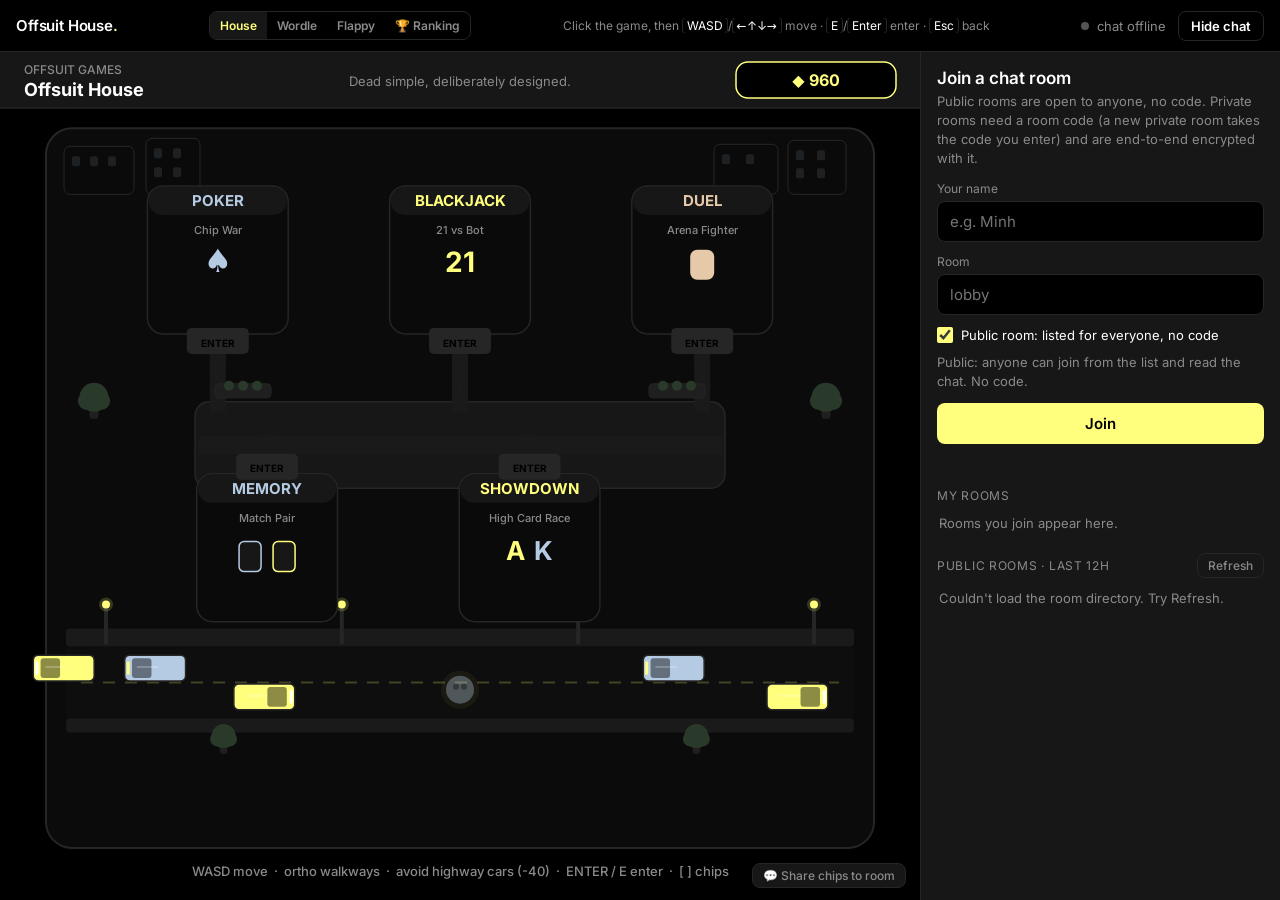
==== commit 77c7fd2d: "Wordle: count a finished daily immediately and repair uncounted restored results; share room picker " ====
--- a/index.html
+++ b/index.html
@@ -131,6 +131,22 @@
   .sys{align-self:center;color:var(--muted);font-size:12px;text-align:center}
   form#send{display:flex;gap:8px;padding:10px 12px;border-top:1px solid var(--border)}
   form#send button{padding:10px 14px}
+  .ovl{display:none;position:fixed;inset:0;z-index:50;background:rgba(0,0,0,.6);align-items:flex-end;justify-content:center}
+  .ovl.on{display:flex}
+  .sheet{background:var(--panel);border:1px solid var(--border);border-radius:14px 14px 0 0;width:100%;max-width:440px;max-height:88%;overflow-y:auto;padding:14px 14px calc(16px + env(safe-area-inset-bottom))}
+  @media (min-width:861px){ .ovl{align-items:center} .sheet{border-radius:14px;padding-bottom:16px} }
+  .pkHead{display:flex;justify-content:space-between;align-items:center;margin-bottom:10px;font-size:16px}
+  .pkPrev{margin-bottom:12px}
+  .pkPrev .scard{width:100%}
+  .rrow{display:flex;gap:6px;align-items:stretch}
+  .rrow .roomItem{flex:1;min-width:0}
+  .rrow .fg{flex:none;font-size:12px}
+  .roomItem.sel{border-color:var(--accent);background:#1f1f0f}
+  .pkCode{display:flex;gap:6px;margin:2px 0 4px}
+  .pkCode button{white-space:nowrap;padding:8px 12px}
+  .toast2{position:fixed;left:50%;bottom:calc(80px + env(safe-area-inset-bottom));transform:translateX(-50%);z-index:60;background:var(--panel);border:1px solid var(--accent);color:var(--text);border-radius:10px;padding:8px 10px 8px 14px;display:none;align-items:center;gap:10px;font-size:13px;max-width:92%}
+  .toast2.on{display:flex}
+  .toast2 button{padding:5px 10px;font-size:12px;white-space:nowrap;flex:none}
   #roomsPane{display:none;border-bottom:1px solid var(--border);max-height:55%;overflow-y:auto;padding:12px}
   #roomsPane.on{display:block}
   #roomsPane .sect:first-child{margin-top:0}
@@ -219,6 +235,19 @@
   </aside>
 </div>
 
+<div class="ovl" id="picker" role="dialog" aria-modal="true" aria-labelledby="pkTitle"><div class="sheet">
+  <div class="pkHead"><b id="pkTitle">Share stats to…</b><button class="link" id="pkClose" type="button">Close</button></div>
+  <div class="pkPrev" id="pkPrev"></div>
+  <div class="field" id="pkNameF"><label for="pkName">Your name</label><input id="pkName" maxlength="32" autocomplete="nickname" placeholder="e.g. Minh"></div>
+  <div class="sectH"><span>My rooms</span></div>
+  <div class="rooms" id="pkMine"></div>
+  <div class="sect"><div class="sectH"><span>Public rooms</span></div><div class="rooms" id="pkPub"><div class="empty">Loading…</div></div></div>
+  <div class="err" id="pkErr"></div>
+  <button class="link" id="pkNew" type="button">Join or create another room…</button>
+  <p class="sub" style="margin:10px 0 0">Private rooms you've joined in this browser remember their key here (never sent anywhere), so you won't be asked for the code again. "Forget" removes it.</p>
+</div></div>
+<div class="toast2" id="toast2" role="status"><span id="t2text"></span><button id="t2go" type="button">Go to room</button></div>
+
 <nav class="tabs" id="tabs" aria-label="Views">
   <button type="button" data-tab="chat" class="on"><span class="ic">💬</span>Chat<span class="badge" id="tabBadge"></span></button>
   <button type="button" data-tab="wordle"><span class="ic">🔤</span>Wordle</button>
@@ -271,14 +300,27 @@
     : APP + '-' + hex(await crypto.subtle.digest('SHA-256', enc.encode('room/' + r))).slice(0, 32);
 
   // Public rooms use a key derived from the room name only (anyone can join; it just keeps the relay from reading along).
-  async function deriveKey(room, code, pub) {
+  async function deriveKey(room, code, pub, extractable = false) {
     const base = await crypto.subtle.importKey('raw', enc.encode(pub ? 'offsuit-public-room' : code), 'PBKDF2', false, ['deriveKey']);
     return crypto.subtle.deriveKey({ name: 'PBKDF2', salt: enc.encode((pub ? 'offsuit-rtchat/pub/v1/' : 'offsuit-rtchat/v1/') + room), iterations: pub ? 20000 : 200000, hash: 'SHA-256' },
-      base, { name: 'AES-GCM', length: 256 }, false, ['encrypt', 'decrypt']);
-  }
-  async function seal(obj) {
+      base, { name: 'AES-GCM', length: 256 }, extractable, ['encrypt', 'decrypt']);
+  }
+  // Remembered keys for private rooms (this browser only, never published). Keyed "priv:<room>".
+  const KEYS_LS = 'chat-keys-v1';
+  function savedKeys() { try { const o = JSON.parse(localStorage.getItem(KEYS_LS) || '{}'); return o && typeof o === 'object' ? o : {}; } catch { return {}; } }
+  const hasSavedKey = r => typeof savedKeys()['priv:' + r] === 'string';
+  async function rememberKey(r, k) {
+    try { const o = savedKeys(); o['priv:' + r] = b64(await crypto.subtle.exportKey('raw', k)); localStorage.setItem(KEYS_LS, JSON.stringify(o)); } catch {}
+  }
+  function forgetKey(r) { const o = savedKeys(); delete o['priv:' + r]; localStorage.setItem(KEYS_LS, JSON.stringify(o)); }
+  async function keyFor(r, pub) {
+    if (pub) return deriveKey(r, '', true);
+    const raw = savedKeys()['priv:' + r]; if (!raw) return null;
+    try { return await crypto.subtle.importKey('raw', unb64(raw), 'AES-GCM', true, ['encrypt', 'decrypt']); } catch { return null; }
+  }
+  async function seal(obj, k = key) {
     const iv = crypto.getRandomValues(new Uint8Array(12));
-    const ct = await crypto.subtle.encrypt({ name: 'AES-GCM', iv }, key, enc.encode(JSON.stringify(obj)));
+    const ct = await crypto.subtle.encrypt({ name: 'AES-GCM', iv }, k, enc.encode(JSON.stringify(obj)));
     return JSON.stringify({ v: 1, iv: b64(iv), ct: b64(ct) });
   }
   // returns object, or null if not our format, or false if it is our format but the key is wrong
@@ -465,6 +507,11 @@
     localStorage.setItem('chat-rooms-v2', JSON.stringify(Object.fromEntries(keep)));
   }
 
+  function forgetRoom(r, pub) {
+    if (!pub) forgetKey(r);
+    const all = myRooms(); delete all[roomKey(r, pub)]; localStorage.setItem('chat-rooms-v2', JSON.stringify(all));
+  }
+
   // ---- public directory (public, code-free rooms only) ----
   async function announce() {
     if (!room || !isPublic) return;
@@ -512,7 +559,14 @@
       .map(([k, m]) => [k.slice(k.indexOf(':') + 1), k.startsWith('pub:'), m]).filter(([r]) => validRoom(r));
     const my = $('myRooms'); my.textContent = '';
     if (!mine.length) my.innerHTML = '<div class="empty">Rooms you join appear here.</div>';
-    const btns = mine.map(([r, pub, m]) => { const b = roomButton(r, pub, { text: pub ? 'public' : 'private' }); my.appendChild(b); return [r, pub, m, b]; });
+    const btns = mine.map(([r, pub, m]) => {
+      const b = roomButton(r, pub, { text: pub ? 'public' : 'private' });
+      const row = document.createElement('div'); row.className = 'rrow';
+      const fg = document.createElement('button'); fg.type = 'button'; fg.className = 'link fg'; fg.textContent = 'Forget';
+      fg.title = pub ? 'Remove from My rooms' : 'Remove from My rooms and forget the saved room key';
+      fg.addEventListener('click', () => { forgetRoom(r, pub); renderRooms(); });
+      row.append(b, fg); my.appendChild(row); return [r, pub, m, b];
+    });
     loadDirectory().then(list => {
       if (seq !== renderSeq) return;
       const el = $('pubRooms'); el.textContent = '';
@@ -537,7 +591,7 @@
   function syncCodeField() {
     const pub = $('listPublic').checked;
     $('codeField').style.display = pub ? 'none' : '';
-    $('code').required = !pub;
+    $('code').required = false;
     $('typeHint').textContent = pub ? 'Public: anyone can join from the list and read the chat. No code.' : 'Private: needs the room code, end-to-end encrypted, never listed.';
   }
   $('listPublic').addEventListener('change', syncCodeField);
@@ -549,7 +603,7 @@
     $('roomIn').value = r; $('listPublic').checked = !!pub; syncCodeField();
     $('err').textContent = '';
     setPanel(true);
-    if (pub && clean($('name').value)) { $('joinForm').requestSubmit(); return; } // public: join straight away
+    if ((pub || hasSavedKey(r)) && clean($('name').value)) { $('joinForm').requestSubmit(); return; } // public or remembered key: join straight away
     (clean($('name').value) ? $('code') : $('name')).focus();
   }
   $('roomsBtn').addEventListener('click', () => {
@@ -614,27 +668,28 @@
     if (!isMine(m) && live) onIncoming(m);
   }
 
-  async function publish(obj) {
-    const r = await fetch(RELAY + '/', { method: 'POST', body: JSON.stringify({ topic, message: await seal(Object.assign({ pub: isPublic }, obj)) }) });
+  async function publish(obj) { return publishTo(topic, key, isPublic, obj); }
+  async function publishTo(t, k, pub, obj) {
+    const r = await fetch(RELAY + '/', { method: 'POST', body: JSON.stringify({ topic: t, message: await seal(Object.assign({ pub }, obj), k) }) });
     if (!r.ok) throw new Error(r.status === 429 ? 'Rate limited by the free relay — wait a moment.' : 'Send failed (' + r.status + ')');
   }
 
   // Validate the code against the room's recent (encrypted) history.
   // 'ok' = at least one message decrypts; 'wrong' = room has encrypted messages but none decrypt; 'new' = room empty.
-  async function checkCode(k) {
-    let res = await checkCodeOnce(k);
+  async function checkCode(k, t = topic, track = true) {
+    let res = await checkCodeOnce(k, t, track);
     for (const wait of [1500, 2500]) {
       if (res.state !== 'new') break;
-      await new Promise(r => setTimeout(r, wait)); res = await checkCodeOnce(k);
+      await new Promise(r => setTimeout(r, wait)); res = await checkCodeOnce(k, t, track);
     }
     return res;
   }
-  async function checkCodeOnce(k) {
-    const r = await fetch(RELAY + '/' + topic + '/json?poll=1&since=12h', { cache: 'no-store' });
+  async function checkCodeOnce(k, t = topic, track = true) {
+    const r = await fetch(RELAY + '/' + t + '/json?poll=1&since=12h', { cache: 'no-store' });
     if (!r.ok) throw new Error('Could not reach the chat relay (' + r.status + '). Try again.');
     const lines = (await r.text()).split('\n').filter(Boolean);
-    let ours = 0; historyIds.clear();
-    lines.forEach(l => { try { historyIds.add(JSON.parse(l).id); } catch {} });
+    let ours = 0;
+    if (track) { historyIds.clear(); lines.forEach(l => { try { historyIds.add(JSON.parse(l).id); } catch {} }); }
     for (const line of lines.reverse()) {
       let n; try { n = JSON.parse(line); } catch { continue; }
       if (n.event !== 'message') continue;
@@ -668,16 +723,24 @@
     const roomRaw = clean($('roomIn').value), code = $('code').value;
     if (!newName) { $('err').textContent = 'Please enter your name.'; $('name').focus(); return; }
     if (!roomRaw) { $('err').textContent = 'Please enter a room.'; return; }
-    if (!pubRoom && !code) { $('err').textContent = 'Please enter the room code.'; return; }
     const r = slug(roomRaw);
+    const useSaved = !pubRoom && !code && hasSavedKey(r);
+    if (!pubRoom && !code && !useSaved) { $('err').textContent = 'Please enter the room code.'; $('code').focus(); return; }
     initAudio(); if (notifyOn) askPermission().then(() => { if (key) renderBell(); }); // inside the click gesture
     const btn = $('joinBtn'); btn.disabled = true; btn.textContent = pubRoom ? 'Joining…' : 'Checking code…';
     try {
       topic = await topicFor(r, pubRoom);
-      const k = await deriveKey(r, code, pubRoom);
+      const k = useSaved ? await keyFor(r, false) : await deriveKey(r, code, pubRoom, !pubRoom);
+      if (!k) throw new Error('Please enter the room code.');
       // public rooms: no code to check; the poll only fills history (no alerts for old messages)
       const { state } = pubRoom ? await checkCodeOnce(k) : await checkCode(k);
-      if (!pubRoom && state === 'wrong') { topic = null; $('err').textContent = 'Wrong room code.'; $('code').value = ''; $('code').focus(); return; }
+      if (!pubRoom && state === 'wrong') {
+        topic = null; $('code').value = ''; $('code').focus();
+        if (useSaved) { forgetKey(r); $('err').textContent = 'The saved code for this room no longer works. Enter the room code.'; }
+        else $('err').textContent = 'Wrong room code.';
+        return;
+      }
+      if (!pubRoom && !useSaved) rememberKey(r, k);
       name = newName; room = r; key = k; isPublic = pubRoom; joinedAt = Date.now(); createdAt = state === 'new' ? joinedAt : 0; renderBell();
       localStorage.setItem('chat-name', name); $('lbName').value = name;
       saveMyRoom(room, isPublic, { joined: Date.now(), seen: Date.now() });
@@ -693,7 +756,7 @@
       connect(); $('text').focus(); renderRooms();
       publish({ t: state === 'new' ? 'create' : 'join', id: myId, name, ts: Date.now() }).catch(err => addSys(err.message));
       if (isPublic) { announce(); heartbeat = setInterval(announce, HEARTBEAT_MS); }
-      if (pendingShare) { const g = pendingShare; pendingShare = null; shareStats(g); }
+      if (pendingShare) { const g = pendingShare; pendingShare = null; postCard(g); }
     } catch (err) {
       $('err').textContent = err.message || 'Something went wrong. Try again.';
     } finally { btn.disabled = false; btn.textContent = 'Join'; }
@@ -725,7 +788,22 @@
   const sydDate = (d = new Date()) => new Intl.DateTimeFormat('en-CA', { timeZone: 'Australia/Sydney', year: 'numeric', month: '2-digit', day: '2-digit' }).format(d);
   const sydYesterday = () => sydDate(new Date(Date.now() - 864e5));
   function lsJSON(k) { try { return JSON.parse(localStorage.getItem(k)); } catch { return null; } }
+  // Repair: today's daily is finished (saved result) but was never counted in the stats -> count it now.
+  // Same rules as the game: one count per day, streak continues if the last win was yesterday.
+  function repairWordle() {
+    const last = lsJSON('wordle-last'), today = sydDate();
+    if (!last || last.date !== today || !last.over) return;
+    const s = Object.assign({ played: 0, wins: 0, streak: 0, maxStreak: 0, dist: [0, 0, 0, 0, 0, 0], last: null, lastWin: null }, lsJSON('wordle-stats') || {});
+    if (s.last === today) return;
+    if (!Array.isArray(s.dist) || s.dist.length !== 6) s.dist = [0, 0, 0, 0, 0, 0];
+    const n = num(last.n || (Array.isArray(last.rows) ? last.rows.length : 0), 1, 6);
+    s.played = num(s.played, 0, 1e5) + 1; s.last = today;
+    if (last.won) { s.streak = s.lastWin === sydYesterday() ? num(s.streak, 0, 1e5) + 1 : 1; s.lastWin = today; s.wins = num(s.wins, 0, 1e5) + 1; s.dist[n - 1] = num(s.dist[n - 1], 0, 1e5) + 1; s.maxStreak = Math.max(num(s.maxStreak, 0, 1e5), s.streak); }
+    else s.streak = 0;
+    try { localStorage.setItem('wordle-stats', JSON.stringify(s)); } catch {}
+  }
   function wordleStats() {
+    repairWordle();
     const s = lsJSON('wordle-stats') || {};
     const played = num(s.played, 0, 100000), wins = num(s.wins, 0, played);
     const dist = Array.isArray(s.dist) ? s.dist.slice(0, 6).map(v => num(v, 0, 100000)) : [0, 0, 0, 0, 0, 0];
@@ -749,24 +827,128 @@
 
   // ---- stats cards in the chat ----
   let pendingShare = null;
-  async function shareStats(game) {
-    const s = statsFor(game);
-    if (!s) return;
-    if (!key) { // not in a room: ask to join one first, then share automatically
-      pendingShare = game; leaveIfNeeded(); setPanel(true);
-      $('err').textContent = 'Join a room to share your ' + GAME_NAMES[game] + ' stats — they\'ll be posted right after you join.';
-      (clean($('name').value) ? $('roomIn') : $('name')).focus();
-      return;
-    }
-    try { await publish({ t: 'card', game, s, id: myId, name, ts: Date.now() }); }
+  // "Share" opens the room picker; joinFirst() is the old flow (join a room, then the card posts)
+  function shareStats(game) { if (statsFor(game)) openPicker(game); }
+  function joinFirst(game) {
+    pendingShare = game; if (key) leaveRoom(); leaveIfNeeded(); setPanel(true);
+    $('err').textContent = 'Join a room to share your ' + GAME_NAMES[game] + ' stats — they\'ll be posted right after you join.';
+    (clean($('name').value) ? $('roomIn') : $('name')).focus();
+  }
+  async function postCard(game) {
+    try { await publish({ t: 'card', game, s: statsFor(game), id: myId, name, ts: Date.now() }); }
     catch (err) { addSys(err.message); }
     if (narrow()) { mobileTab = 'chat'; applyLayout(); }
   }
+
+  // ---- share room picker ----
+  let pkGame = null, pkSeq = 0;
+  const pkName = () => key ? name : clean($('pkName').value || $('name').value || localStorage.getItem('chat-name') || '').slice(0, 32);
+  const isHere = (r, pub) => !!key && r === room && pub === isPublic;
+  function closePicker() { $('picker').classList.remove('on'); pkGame = null; }
+  function openPicker(game) {
+    pkGame = game; const seq = ++pkSeq;
+    $('pkTitle').textContent = 'Share ' + GAME_ICONS[game] + ' ' + GAME_NAMES[game] + ' stats to…';
+    $('pkErr').textContent = '';
+    $('pkName').value = pkName(); $('pkNameF').style.display = key ? 'none' : '';
+    const prev = $('pkPrev'); prev.textContent = '';
+    const c = buildCard({ id: myId, name: pkName() || 'You', ts: Date.now() }, { game, s: statsFor(game) }); if (c) { c.classList.add('me'); prev.appendChild(c); }
+    const mine = Object.entries(myRooms()).sort((a, b) => (b[1].joined || 0) - (a[1].joined || 0)).slice(0, 12)
+      .map(([k]) => [k.slice(k.indexOf(':') + 1), k.startsWith('pub:')]).filter(([r]) => validRoom(r));
+    if (key && !mine.some(([r, pub]) => isHere(r, pub))) mine.unshift([room, isPublic]);
+    mine.sort((a, b) => isHere(b[0], b[1]) - isHere(a[0], a[1])); // current room first (preselected)
+    const el = $('pkMine'); el.textContent = '';
+    if (!mine.length) el.innerHTML = '<div class="empty">No rooms yet in this browser.</div>';
+    for (const [r, pub] of mine) el.appendChild(pickerRow(r, pub, true));
+    const pubEl = $('pkPub'); pubEl.innerHTML = '<div class="empty">Loading…</div>';
+    loadDirectory().then(list => {
+      if (seq !== pkSeq) return; pubEl.textContent = '';
+      const rest = list.filter(e => !mine.some(([r, pub]) => pub && r === e.room));
+      if (!rest.length) pubEl.innerHTML = '<div class="empty">No other public rooms in the last 12 hours.</div>';
+      rest.slice(0, 15).forEach(e => pubEl.appendChild(pickerRow(e.room, true, false, ago(e.last))));
+    }).catch(() => { if (seq === pkSeq) pubEl.innerHTML = '<div class="empty">Couldn\'t load public rooms.</div>'; });
+    $('picker').classList.add('on');
+    const here = el.querySelector('.roomItem.sel'); if (here) here.focus();
+  }
+  function pickerRow(r, pub, mine, info) {
+    const wrap = document.createElement('div');
+    const row = document.createElement('div'); row.className = 'rrow';
+    const b = document.createElement('button'); b.type = 'button'; b.className = 'roomItem' + (isHere(r, pub) ? ' sel' : '');
+    b.dataset.room = r; b.dataset.type = pub ? 'pub' : 'priv';
+    const n = document.createElement('span'); n.className = 'rn'; n.textContent = (pub ? '# ' : '🔒 ') + r;
+    const i = document.createElement('span'); i.className = 'ri';
+    const saved = pub || isHere(r, pub) || hasSavedKey(r);
+    i.textContent = isHere(r, pub) ? 'here now' : !saved ? 'needs code' : info || (pub ? 'public' : 'key saved');
+    b.append(n, i); row.appendChild(b);
+    if (mine) {
+      const fg = document.createElement('button'); fg.type = 'button'; fg.className = 'link fg'; fg.textContent = 'Forget';
+      fg.title = pub ? 'Remove from My rooms' : 'Remove from My rooms and forget the saved room key';
+      fg.addEventListener('click', () => { forgetRoom(r, pub); wrap.remove(); renderRooms(); });
+      row.appendChild(fg);
+    }
+    wrap.appendChild(row);
+    b.addEventListener('click', async () => {
+      $('pkErr').textContent = '';
+      if (isHere(r, pub)) return shareTo(r, pub, key, b);
+      const k = await keyFor(r, pub);
+      if (k) return shareTo(r, pub, k, b);
+      // private room without a saved key: ask for the code once, inline
+      if (wrap.querySelector('.pkCode')) { wrap.querySelector('input').focus(); return; }
+      const f = document.createElement('form'); f.className = 'pkCode'; f.autocomplete = 'off';
+      f.innerHTML = '<input type="password" maxlength="64" placeholder="Room code for ' + r + '" aria-label="Room code"><button type="submit">Share</button>';
+      f.addEventListener('submit', async e => {
+        e.preventDefault(); const code = f.querySelector('input').value; if (!code) return;
+        const btn = f.querySelector('button'); btn.disabled = true; btn.textContent = 'Checking…';
+        try {
+          const k2 = await deriveKey(r, code, false, true);
+          const { state } = await checkCode(k2, await topicFor(r, false), false);
+          if (state === 'wrong') { $('pkErr').textContent = 'Wrong room code for ' + r + '.'; f.querySelector('input').value = ''; f.querySelector('input').focus(); return; }
+          await rememberKey(r, k2); i.textContent = 'key saved'; f.remove();
+          await shareTo(r, false, k2, b);
+        } catch (err) { $('pkErr').textContent = err.message || 'Something went wrong.'; }
+        finally { btn.disabled = false; btn.textContent = 'Share'; }
+      });
+      wrap.appendChild(f); f.querySelector('input').focus();
+    });
+    return wrap;
+  }
+  async function shareTo(r, pub, k, btn) {
+    const game = pkGame, nm = pkName();
+    if (!game) return;
+    if (!nm) { $('pkErr').textContent = 'Enter your name first.'; $('pkNameF').style.display = ''; $('pkName').focus(); return; }
+    if (!key) { localStorage.setItem('chat-name', nm); $('name').value = nm; $('lbName').value = nm; }
+    const here = isHere(r, pub);
+    btn.disabled = true;
+    try {
+      await publishTo(here ? topic : await topicFor(r, pub), k, pub, { t: 'card', game, s: statsFor(game), id: myId, name: nm, ts: Date.now() });
+    } catch (err) { $('pkErr').textContent = err.message; btn.disabled = false; return; }
+    btn.disabled = false;
+    if (!here) saveMyRoom(r, pub, {});
+    closePicker();
+    if (here) { if (narrow()) { mobileTab = 'chat'; applyLayout(); } return; }
+    // posted somewhere else: stay where you are, offer to go there
+    showToast('Shared ' + GAME_NAMES[game] + ' stats to ' + (pub ? '#' : '🔒 ') + r, () => { hideToast(); goToRoom(r, pub); });
+  }
+  let toastT2;
+  function showToast(text, go) {
+    $('t2text').textContent = text; $('t2go').onclick = go; $('toast2').classList.add('on');
+    clearTimeout(toastT2); toastT2 = setTimeout(hideToast, 7000);
+  }
+  function hideToast() { $('toast2').classList.remove('on'); }
+  function goToRoom(r, pub) { if (!clean($('name').value)) $('name').value = localStorage.getItem('chat-name') || ''; pickRoom(r, pub); }
+  $('pkClose').addEventListener('click', closePicker);
+  $('picker').addEventListener('click', e => { if (e.target.id === 'picker') closePicker(); });
+  document.addEventListener('keydown', e => { if (e.key === 'Escape' && $('picker').classList.contains('on')) closePicker(); });
+  $('pkNew').addEventListener('click', () => { const g = pkGame; closePicker(); if (g) joinFirst(g); });
+  $('pkName').addEventListener('input', () => { const n = $('pkPrev').querySelector('.meta b'); if (n) n.textContent = clean($('pkName').value) || 'You'; });
   function leaveIfNeeded() { $('chat').classList.remove('on'); $('join').classList.add('on'); }
   const EM = { c: '🟩', p: '🟨', a: '⬛' };
   function addCard(m, p, at) {
+    const d = buildCard(m, p); if (!d) return false;
+    push(d, at); return true;
+  }
+  function buildCard(m, p) {
     const game = p.game, s = p.s && typeof p.s === 'object' ? p.s : null;
-    if (!GAME_NAMES[game] || !s) return false;
+    if (!GAME_NAMES[game] || !s) return null;
     const d = document.createElement('div'); d.className = 'msg' + (isMine(m) ? ' me' : '');
     const meta = document.createElement('div'); meta.className = 'meta';
     const b = document.createElement('b'); b.textContent = m.name; meta.append(b, ' · ' + fmt(m.ts));
@@ -788,8 +970,8 @@
     } else if (game === 'house') {
       kv([['Chips', '◆ ' + num(s.chips, 0, 1e7).toLocaleString()]]);
     }
-    d.append(meta, card); push(d, at);
-    return true;
+    d.append(meta, card);
+    return d;
   }
   $('shareBtn').addEventListener('click', () => {
     const menu = $('shareMenu'); menu.textContent = '';
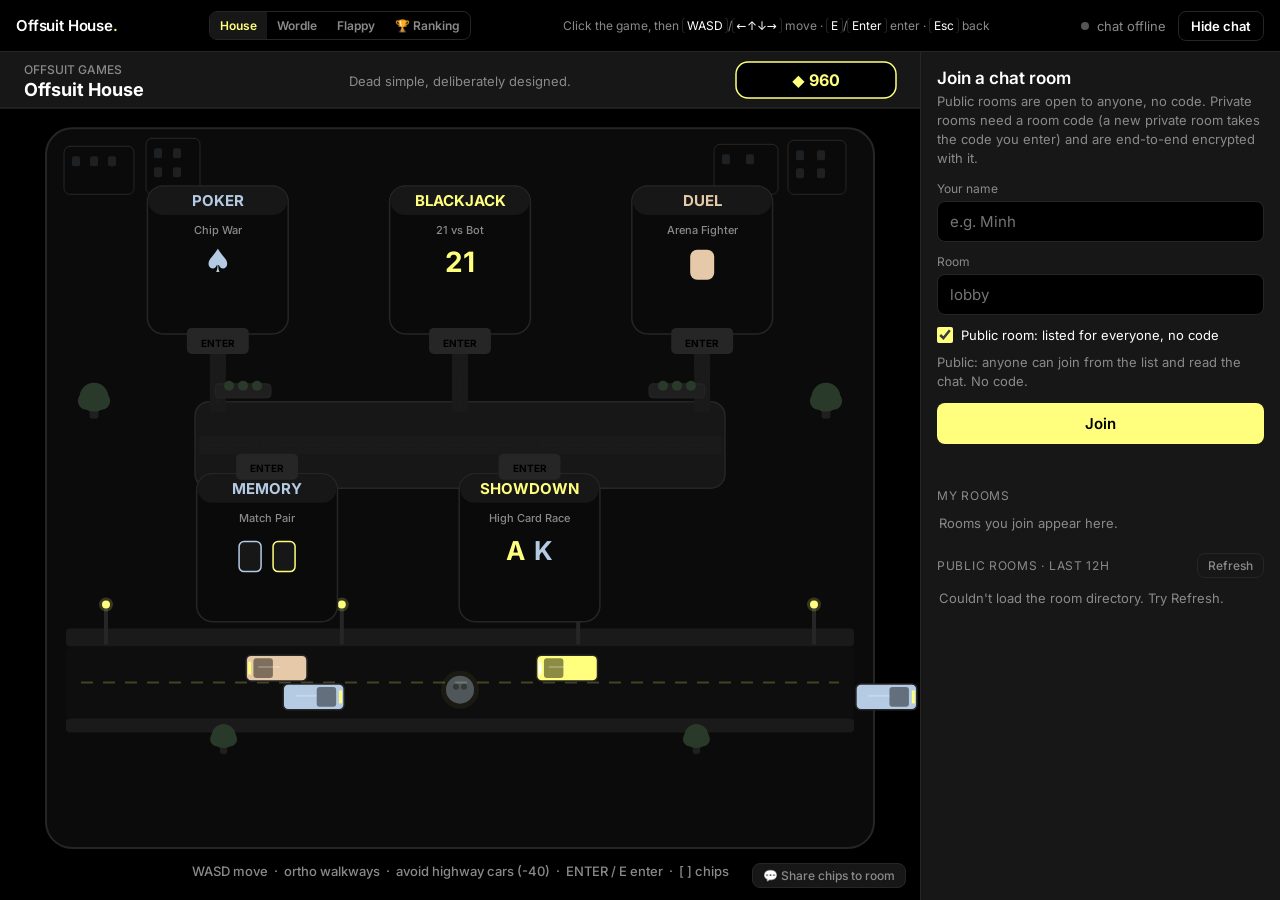
==== commit 843126c3: "Flappy v2: harder base rules, difficulty rises every 10 points (speed, gap, swing, moving gaps from " ====
--- a/index.html
+++ b/index.html
@@ -3,10 +3,37 @@
 <head>
 <meta charset="utf-8">
 <meta name="viewport" content="width=device-width, initial-scale=1, viewport-fit=cover">
+<meta name="apple-mobile-web-app-capable" content="yes">
+<meta name="mobile-web-app-capable" content="yes">
+<meta name="apple-mobile-web-app-status-bar-style" content="black-translucent">
+<meta name="apple-mobile-web-app-title" content="Offsuit">
+<meta name="theme-color" content="#000000">
 <title>Offsuit House</title>
+<script>
+// Home-screen (standalone) iPhone: the page runs under the status bar. Normally env(safe-area-inset-top)
+// covers it; if the browser reports 0 there, fall back to the status-bar height for this iPhone size.
+(function () {
+  function fix() {
+    try {
+      var de = document.documentElement;
+      var sa = navigator.standalone === true || matchMedia('(display-mode: standalone)').matches || matchMedia('(display-mode: fullscreen)').matches;
+      de.classList.toggle('standalone', sa);
+      de.style.removeProperty('--sat');
+      if (!sa) return;
+      var p = document.createElement('div'); p.style.cssText = 'position:fixed;top:0;left:0;width:0;height:0;visibility:hidden;padding-top:env(safe-area-inset-top)';
+      de.appendChild(p); var v = parseFloat(getComputedStyle(p).paddingTop) || 0; p.remove();
+      if (v < 1 && /iPhone|iPod/.test(navigator.userAgent) && innerHeight > innerWidth) {
+        var h = Math.max(screen.height, screen.width);
+        de.style.setProperty('--sat', (h >= 852 ? 54 : h >= 812 ? 47 : 20) + 'px');
+      }
+    } catch (e) {}
+  }
+  fix(); addEventListener('resize', fix); addEventListener('orientationchange', fix);
+})();
+</script>
 <style>
   @font-face{font-family:"Inter";font-style:normal;font-weight:100 900;font-display:swap;src:url("fonts/inter-latin.woff2") format("woff2")}
-  :root{--bg:#000;--panel:#171717;--border:#262626;--text:#fff;--muted:#8A8A8A;--accent:#FFFF7D;--hdr:52px;--chatw:360px}
+  :root{--sat:env(safe-area-inset-top,0px);--sal:env(safe-area-inset-left,0px);--sar:env(safe-area-inset-right,0px);--bg:#000;--panel:#171717;--border:#262626;--text:#fff;--muted:#8A8A8A;--accent:#FFFF7D;--hdr:52px;--chatw:360px}
   *{box-sizing:border-box}
   html,body{height:100%;margin:0;overflow:hidden;overscroll-behavior:none}
   body{background:var(--bg);color:var(--text);font-family:Inter,system-ui,-apple-system,"Segoe UI",Roboto,sans-serif;font-size:15px;-webkit-font-smoothing:antialiased;display:flex;flex-direction:column;height:100vh;height:100dvh}
@@ -18,7 +45,7 @@
   input:focus{border-color:var(--accent)}
 
   /* ---- top bar ---- */
-  .top{flex:none;height:var(--hdr);display:flex;align-items:center;justify-content:space-between;gap:12px;padding:0 16px;border-bottom:1px solid var(--border);background:var(--bg)}
+  .top{flex:none;height:calc(var(--hdr) + var(--sat));display:flex;align-items:center;justify-content:space-between;gap:12px;padding:var(--sat) calc(16px + var(--sar)) 0 calc(16px + var(--sal));border-bottom:1px solid var(--border);background:var(--bg)}
   .brand{font-weight:600;letter-spacing:-.01em;white-space:nowrap}
   .brand span{color:var(--accent)}
   .keys{color:var(--muted);font-size:12px;white-space:nowrap;overflow:hidden;text-overflow:ellipsis}
@@ -86,7 +113,6 @@
   /* narrow screens: bottom tabs Chat | Wordle | Flappy (Offsuit House is desktop-only and never loaded here) */
   @media (max-width:860px){
     .keys,#toggleChat,.gsw{display:none}
-    .top{height:calc(var(--hdr) + env(safe-area-inset-top));padding-top:env(safe-area-inset-top)}
     .tabs{display:flex}
     aside,body.collapsed aside{display:flex;width:100%;border-left:0}
     body.m-game aside{display:none}
@@ -174,11 +200,11 @@
       <div class="lbwrap">
         <h2>Global ranking</h2>
         <p class="sub">Players active in the last 12 hours. Scores are self-reported by each browser, so this isn't cheat-proof — just for fun.</p>
-        <div class="lbtop"><div class="seg2" id="lbTabs"><button type="button" data-lb="flappy" class="on">🐤 Flappy</button><button type="button" data-lb="wordle">🔤 Wordle</button></div><button class="link" id="lbRefresh" type="button">Refresh</button></div>
+        <div class="lbtop"><div class="seg2" id="lbTabs"><button type="button" data-lb="flappy" class="on">🐤 Flappy v2</button><button type="button" data-lb="wordle">🔤 Wordle</button></div><button class="link" id="lbRefresh" type="button">Refresh</button></div>
         <div id="lbBody"><div class="empty">Loading…</div></div>
         <div class="lbme"><input id="lbName" maxlength="32" placeholder="Your name on the board"><button id="lbSubmit" type="button">Submit my scores</button></div>
         <div class="sub" id="lbMsg" style="margin-top:8px"></div>
-        <p class="sub">Flappy ranks by best score. Wordle ranks by current daily streak, then win %, then fewest average guesses. Offsuit House chips aren't ranked: the game lets you set your chips with [ and ].</p>
+        <p class="sub">Flappy v2 ranks by best score under the new, harder rules (scores from the easier classic version aren't ranked). Wordle ranks by current daily streak, then win %, then fewest average guesses. Offsuit House chips aren't ranked: the game lets you set your chips with [ and ].</p>
       </div>
     </div>
   </div>
@@ -781,7 +807,7 @@
   window.addEventListener('pagehide', () => { if (room && key) saveMyRoom(room, isPublic, { seen: Date.now() }); });
 
   // ---- game stats: read from this browser's storage (same origin as the games) ----
-  const GAME_NAMES = { wordle: 'Wordle', flappy: 'Flappy', house: 'Offsuit House' };
+  const GAME_NAMES = { wordle: 'Wordle', flappy: 'Flappy v2', house: 'Offsuit House' };
   const GAME_ICONS = { wordle: '🔤', flappy: '🐤', house: '🏠' };
   let houseChips = null;
   const num = (v, lo, hi) => { v = Math.floor(Number(v)); return Number.isFinite(v) ? Math.max(lo, Math.min(hi, v)) : lo; };
@@ -815,7 +841,9 @@
     return { played, wins, winPct: played ? Math.round(wins / played * 100) : 0, streak: alive ? num(s.streak, 0, played) : 0, maxStreak: num(s.maxStreak, 0, played), avg, date: sydDate(), today: todayRes };
   }
   function flappyStats() {
-    return { best: num(localStorage.getItem('flappy-best'), 0, 100000), last: num(localStorage.getItem('flappy-last'), 0, 100000), games: num(localStorage.getItem('flappy-games'), 0, 1000000) };
+    // v2 (harder rules) has its own keys; the old best is shown as "classic"
+    const g = k => localStorage.getItem('flappy2-' + k);
+    return { v: 2, best: num(g('best'), 0, 100000), last: num(g('last'), 0, 100000), games: num(g('games'), 0, 1000000), classic: num(localStorage.getItem('flappy-best'), 0, 100000) };
   }
   function statsFor(game) {
     if (game === 'wordle') return wordleStats();
@@ -966,7 +994,11 @@
       } else line('No daily game today yet', 'ssub');
       kv([['Played', num(s.played, 0, 1e5)], ['Win %', num(s.winPct, 0, 100)], ['Streak', num(s.streak, 0, 1e5)], ['Avg', s.avg ? Number(s.avg).toFixed(2) : '–']]);
     } else if (game === 'flappy') {
-      kv([['Best', num(s.best, 0, 1e5)], ['Last', num(s.last, 0, 1e5)], ['Games', num(s.games, 0, 1e6)]]);
+      if (s.v !== 2) { h.textContent = GAME_ICONS.flappy + ' Flappy (classic)'; kv([['Best', num(s.best, 0, 1e5)], ['Last', num(s.last, 0, 1e5)], ['Games', num(s.games, 0, 1e6)]]); }
+      else {
+        kv([['Best', num(s.best, 0, 1e5)], ['Last', num(s.last, 0, 1e5)], ['Games', num(s.games, 0, 1e6)]]);
+        if (num(s.classic, 0, 1e5)) line('Classic best ' + num(s.classic, 0, 1e5) + ' (easier rules)', 'ssub');
+      }
     } else if (game === 'house') {
       kv([['Chips', '◆ ' + num(s.chips, 0, 1e7).toLocaleString()]]);
     }
@@ -993,6 +1025,8 @@
 
   // ---- global leaderboard (public ntfy topic; players active in the last ~12h) ----
   const LB_TOPIC = APP + '-leaderboard-v1';
+  // Board keys on the wire: Flappy v2 scores are 'flappy2'; old 'flappy' (easier rules) entries are ignored.
+  const WIRE = { flappy: 'flappy2', wordle: 'wordle' }, FROM_WIRE = { flappy2: 'flappy', wordle: 'wordle' };
   const LIMITS = { flappy: 2000, wordleStreak: 3650, wordlePlayed: 3650 };
   let lbGame = 'flappy', lbData = { flappy: [], wordle: [] };
   const lbName = () => clean(localStorage.getItem('chat-name') || '') .slice(0, 32);
@@ -1005,11 +1039,11 @@
     const nm = lbName(); if (!nm) return false;
     const s = scorePayload(game); if (!s) return false;
     const sig = JSON.stringify([nm, s]);
-    if (!force && localStorage.getItem('lb-sent-' + game) === sig) return false; // unchanged since last submit
+    if (!force && localStorage.getItem('lb-sent-' + WIRE[game]) === sig) return false; // unchanged since last submit
     try {
-      const r = await fetch(RELAY + '/', { method: 'POST', body: JSON.stringify({ topic: LB_TOPIC, message: JSON.stringify({ v: 1, t: 'score', game, id: myId, name: nm, s, ts: Date.now() }) }) });
+      const r = await fetch(RELAY + '/', { method: 'POST', body: JSON.stringify({ topic: LB_TOPIC, message: JSON.stringify({ v: 1, t: 'score', game: WIRE[game], id: myId, name: nm, s, ts: Date.now() }) }) });
       if (!r.ok) return false;
-      localStorage.setItem('lb-sent-' + game, sig);
+      localStorage.setItem('lb-sent-' + WIRE[game], sig);
       setTimeout(() => { if ($('lbView').classList.contains('on')) loadBoard(); }, 2500);
       return true;
     } catch { return false; }
@@ -1041,12 +1075,13 @@
         if (n.event !== 'message' || !p || p.v !== 1 || typeof p.id !== 'string') continue;
         const id = p.id.slice(0, 32), t = n.time;
         if (p.t === 'retract') { retracted.set(id, Math.max(retracted.get(id) || 0, t)); continue; }
-        if (p.t !== 'score' || !latest[p.game]) continue;
-        const s = sane(p.game, p.s); if (!s) continue;
+        const g = FROM_WIRE[p.game];
+        if (p.t !== 'score' || !g) continue;
+        const s = sane(g, p.s); if (!s) continue;
         const e = { id, name: clean(String(p.name || '?')).slice(0, 32) || '?', s, t };
-        const m = latest[p.game], prev = m.get(id);
+        const m = latest[g], prev = m.get(id);
         // dedupe by player id: keep the best entry (newest wins ties, which also picks up name changes)
-        if (!prev || better[p.game](e, prev) < 0 || (better[p.game](e, prev) === 0 && e.t >= prev.t)) m.set(id, e);
+        if (!prev || better[g](e, prev) < 0 || (better[g](e, prev) === 0 && e.t >= prev.t)) m.set(id, e);
       }
       for (const g of ['flappy', 'wordle']) lbData[g] = [...latest[g].values()].filter(e => !(retracted.get(e.id) > e.t)).sort(better[g]).slice(0, 20);
       renderBoard();
